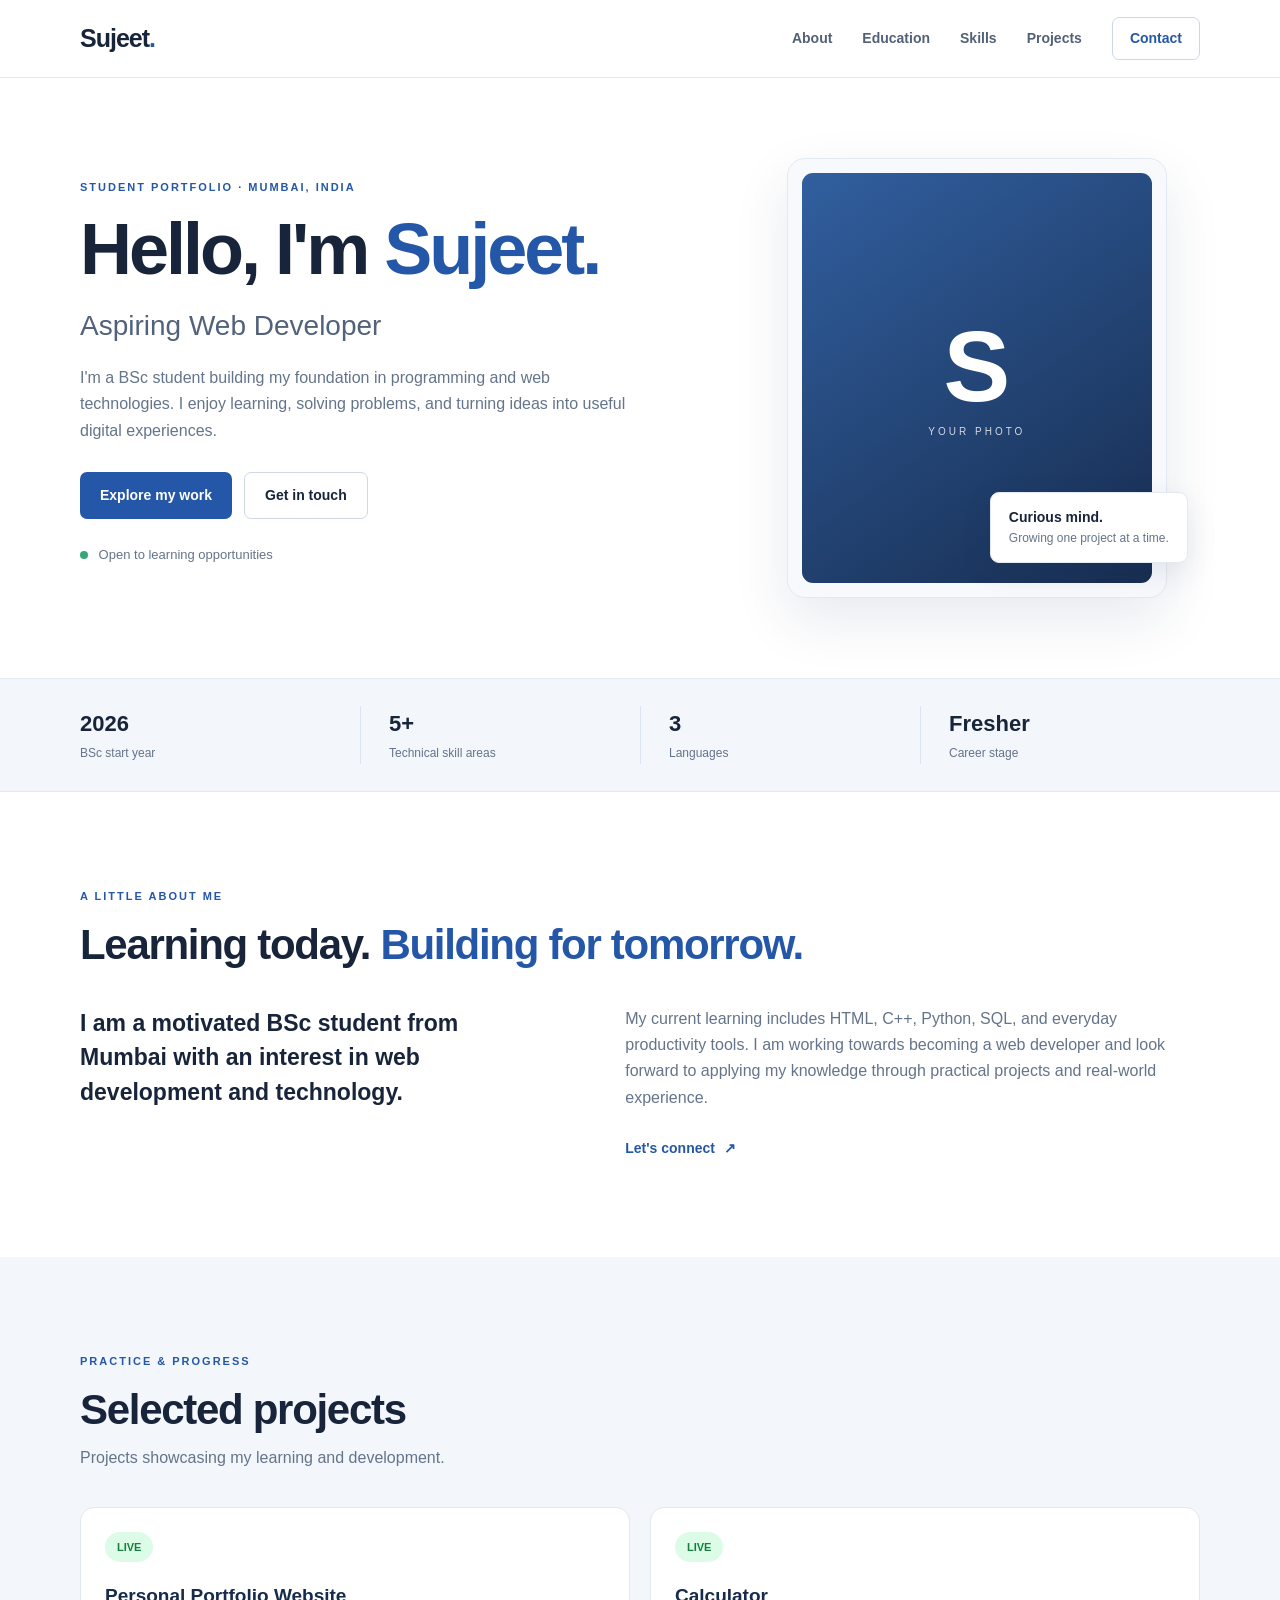
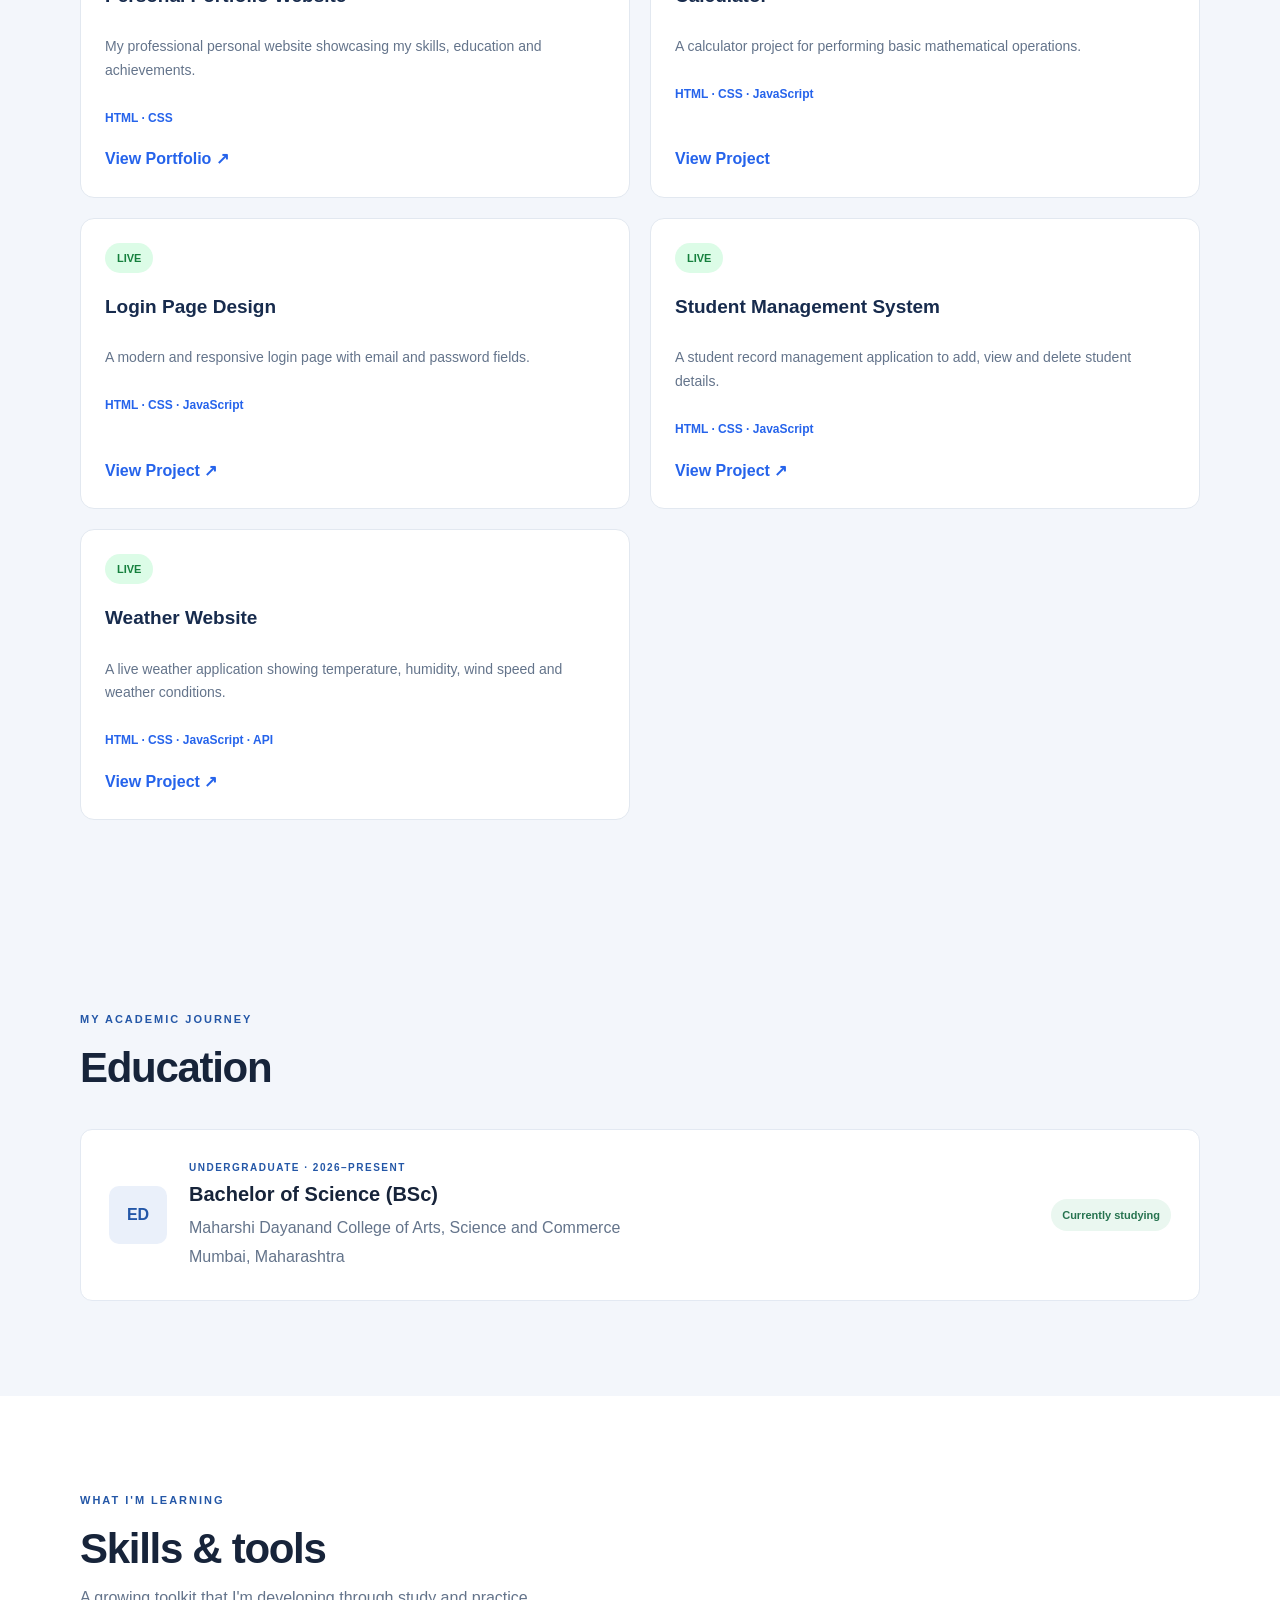
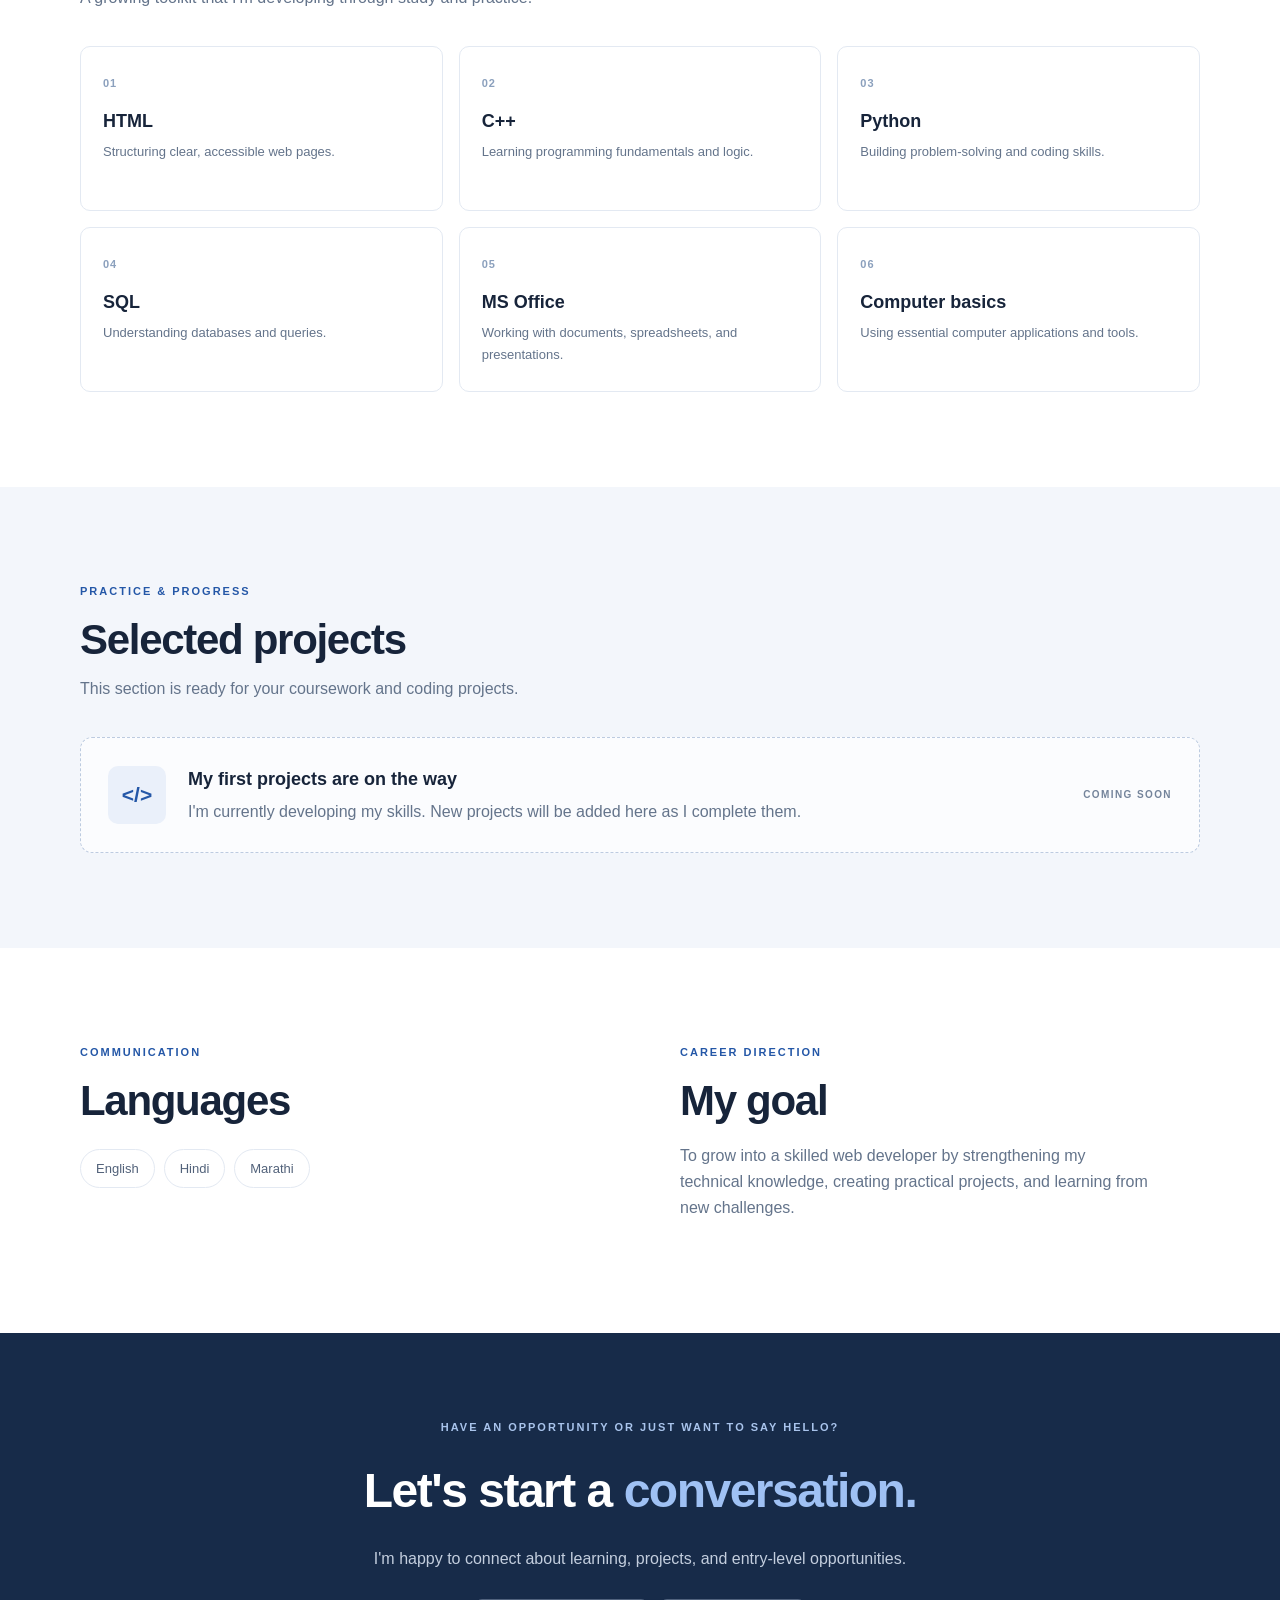
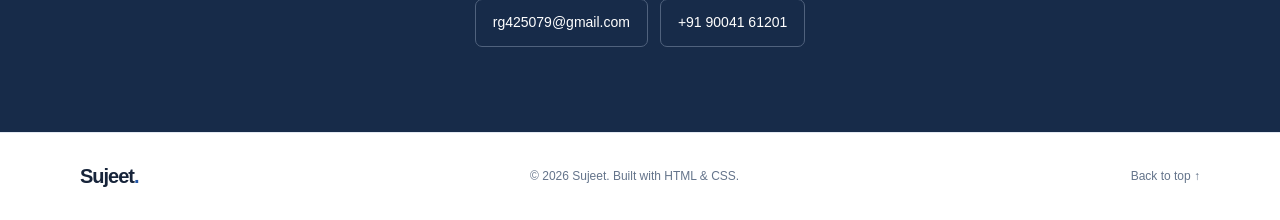
==== index.html @ c2824223 "Update index.html" ====
<!DOCTYPE html>
<html lang="en">
<head>
  <meta charset="UTF-8">
  <meta name="viewport" content="width=device-width, initial-scale=1.0">
  <meta name="description" content="Sujeet's student portfolio — aspiring web developer from Mumbai, India.">
  <title>Sujeet | Student Portfolio</title>
  <link rel="stylesheet" href="style.css">
</head>
<body>
  <header class="site-header">
    <nav class="nav container" aria-label="Main navigation">
      <a class="brand" href="#home">Sujeet<span>.</span></a>
      <div class="nav-links">
        <a href="#about">About</a>
        <a href="#education">Education</a>
        <a href="#skills">Skills</a>
        <a href="#projects">Projects</a>
        <a class="nav-contact" href="#contact">Contact</a>
      </div>
    </nav>
  </header>

  <main>
    <section class="hero container" id="home">
      <div class="hero-copy">
        <p class="eyebrow">STUDENT PORTFOLIO · MUMBAI, INDIA</p>
        <h1>Hello, I'm <span>Sujeet.</span></h1>
        <h2>Aspiring Web Developer</h2>
        <p class="intro">I'm a BSc student building my foundation in programming and web technologies. I enjoy learning, solving problems, and turning ideas into useful digital experiences.</p>
        <div class="hero-actions">
          <a class="button primary" href="#projects">Explore my work</a>
          <a class="button secondary" href="#contact">Get in touch</a>
        </div>
        <p class="availability"><span class="status-dot"></span> Open to learning opportunities</p>
      </div>
      <div class="portrait-wrap">
        <!-- Add your photo in this folder as profile.jpg to show it here. -->
        <img class="portrait" src="profile.jpg" alt="Portrait of Sujeet"
             onerror="this.style.display='none'; this.nextElementSibling.style.display='grid';">
        <div class="portrait-placeholder" aria-label="Photo placeholder"><span>S</span><small>YOUR PHOTO</small></div>
        <div class="portrait-caption"><strong>Curious mind.</strong><br>Growing one project at a time.</div>
      </div>
    </section>

    <section class="quick-facts">
      <div class="container facts-grid">
        <div><strong>2026</strong><span>BSc start year</span></div>
        <div><strong>5+</strong><span>Technical skill areas</span></div>
        <div><strong>3</strong><span>Languages</span></div>
        <div><strong>Fresher</strong><span>Career stage</span></div>
      </div>
    </section>

    <section class="section container" id="about">
      <div class="section-heading">
        <p class="eyebrow">A LITTLE ABOUT ME</p>
        <h2>Learning today. <span>Building for tomorrow.</span></h2>
      </div>
      <div class="about-grid">
        <p class="about-lead">I am a motivated BSc student from Mumbai with an interest in web development and technology.</p>
        <div class="about-detail">
          <p>My current learning includes HTML, C++, Python, SQL, and everyday productivity tools. I am working towards becoming a web developer and look forward to applying my knowledge through practical projects and real-world experience.</p>
          <a class="text-link" href="#contact">Let's connect <span>↗</span></a>
        </div>
      </div>
    </section>
    <section class="section section-soft" id="projects">
  <div class="container">

    <div class="section-heading">
      <p class="eyebrow">PRACTICE & PROGRESS</p>
      <h2>Selected projects</h2>
      <p class="section-subtitle">
        Projects showcasing my learning and development.
      </p>
    </div>
<div class="projects-grid">

  <article class="project-card">
    <span class="project-status live">LIVE</span>
    <h3>Personal Portfolio Website</h3>
    <p>My professional personal website showcasing my skills, education and achievements.</p>
    <div class="project-tags">HTML · CSS</div>
    <a href="https://rg425079-netizen.github.io/Portfolio-/" target="_blank">View Portfolio ↗</a>
  </article>
<article class="project-card">
    <span class="project-status live">LIVE</span>
    <h3>Calculator</h3>
    <p>A calculator project for performing basic mathematical operations.</p>
    <div class="project-tags">HTML · CSS · JavaScript</div>
    <a href="calculator/" target="_blank">View Project</a>
</article>
   


<article class="project-card">
  <span class="project-status live">LIVE</span>
  <h3>Login Page Design</h3>
  <p>A modern and responsive login page with email and password fields.</p>
  <div class="project-tags">HTML · CSS · JavaScript</div>
  <a href="login/" target="_blank">View Project ↗</a>
</article>


  <article class="project-card">
  <span class="project-status live">LIVE</span>
  <h3>Student Management System</h3>
  <p>A student record management application to add, view and delete student details.</p>
  <div class="project-tags">HTML · CSS · JavaScript</div>
  <a href="student-management/" target="_blank">View Project ↗</a>
</article>

  <article class="project-card">
  <span class="project-status live">LIVE</span>
  <h3>Weather Website</h3>
  <p>A live weather application showing temperature, humidity, wind speed and weather conditions.</p>
  <div class="project-tags">HTML · CSS · JavaScript · API</div>
  <a href="weather/" target="_blank">View Project ↗</a>
</article>

</div>
  </div>
    </section>
    <section class="section section-soft" id="education">
      <div class="container">
        <div class="section-heading">
          <p class="eyebrow">MY ACADEMIC JOURNEY</p>
          <h2>Education</h2>
        </div>
        <article class="education-card">
          <div class="education-icon">ED</div>
          <div>
            <p class="card-kicker">UNDERGRADUATE · 2026–PRESENT</p>
            <h3>Bachelor of Science (BSc)</h3>
            <p class="muted">Maharshi Dayanand College of Arts, Science and Commerce</p>
            <p class="muted">Mumbai, Maharashtra</p>
          </div>
          <span class="education-tag">Currently studying</span>
        </article>
      </div>
    </section>

    <section class="section container" id="skills">
      <div class="section-heading">
        <p class="eyebrow">WHAT I'M LEARNING</p>
        <h2>Skills &amp; tools</h2>
        <p class="section-subtitle">A growing toolkit that I'm developing through study and practice.</p>
      </div>
      <div class="skills-grid">
        <article class="skill-card"><span class="skill-number">01</span><h3>HTML</h3><p>Structuring clear, accessible web pages.</p></article>
        <article class="skill-card"><span class="skill-number">02</span><h3>C++</h3><p>Learning programming fundamentals and logic.</p></article>
        <article class="skill-card"><span class="skill-number">03</span><h3>Python</h3><p>Building problem-solving and coding skills.</p></article>
        <article class="skill-card"><span class="skill-number">04</span><h3>SQL</h3><p>Understanding databases and queries.</p></article>
        <article class="skill-card"><span class="skill-number">05</span><h3>MS Office</h3><p>Working with documents, spreadsheets, and presentations.</p></article>
        <article class="skill-card"><span class="skill-number">06</span><h3>Computer basics</h3><p>Using essential computer applications and tools.</p></article>
      </div>
    </section>

    <section class="section section-soft" id="projects">
      <div class="container">
        <div class="section-heading">
          <p class="eyebrow">PRACTICE &amp; PROGRESS</p>
          <h2>Selected projects</h2>
          <p class="section-subtitle">This section is ready for your coursework and coding projects.</p>
        </div>
        <div class="project-empty">
          <div class="project-symbol">&lt;/&gt;</div>
          <div><h3>My first projects are on the way</h3><p class="muted">I'm currently developing my skills. New projects will be added here as I complete them.</p></div>
          <span class="coming-soon">COMING SOON</span>
        </div>
      </div>
    </section>

    <section class="section container" id="more">
      <div class="two-column">
        <div>
          <p class="eyebrow">COMMUNICATION</p>
          <h2>Languages</h2>
          <div class="language-list"><span>English</span><span>Hindi</span><span>Marathi</span></div>
        </div>
        <div>
          <p class="eyebrow">CAREER DIRECTION</p>
          <h2>My goal</h2>
          <p class="muted">To grow into a skilled web developer by strengthening my technical knowledge, creating practical projects, and learning from new challenges.</p>
        </div>
      </div>
    </section>

    <section class="contact-section" id="contact">
      <div class="container contact-content">
        <p class="eyebrow">HAVE AN OPPORTUNITY OR JUST WANT TO SAY HELLO?</p>
        <h2>Let's start a <span>conversation.</span></h2>
        <p>I'm happy to connect about learning, projects, and entry-level opportunities.</p>
        <div class="contact-links">
          <a href="mailto:rg425079@gmail.com">rg425079@gmail.com</a>
          <a href="tel:+919004161201">+91 90041 61201</a>
        </div>
      </div>
    </section>
  </main>

  <footer class="footer">
    <div class="container footer-inner"><a class="brand" href="#home">Sujeet<span>.</span></a><p>© 2026 Sujeet. Built with HTML &amp; CSS.</p><a href="#home">Back to top ↑</a></div>
  </footer>
</body>
</html>
---- style.css ----
/* Sujeet's student portfolio — edit the colors and spacing here. */
:root {
  --ink: #17243a;
  --muted: #64748b;
  --blue: #2457a7;
  --blue-dark: #173d79;
  --pale: #f3f6fb;
  --line: #e3e9f2;
  --white: #ffffff;
}
* { box-sizing: border-box; }
html { scroll-behavior: smooth; }
body { margin: 0; color: var(--ink); background: var(--white); font-family: Arial, Helvetica, sans-serif; line-height: 1.65; }
a { color: inherit; text-decoration: none; }
.container { width: min(1120px, calc(100% - 48px)); margin: 0 auto; }
.site-header { height: 78px; border-bottom: 1px solid var(--line); background: rgba(255,255,255,.96); }
.nav { height: 100%; display: flex; align-items: center; justify-content: space-between; }
.brand { font-size: 25px; font-weight: 800; letter-spacing: -1px; }
.brand span, .hero h1 span, .section-heading h2 span, .contact-content h2 span { color: var(--blue); }
.nav-links { display: flex; align-items: center; gap: 30px; color: #536176; font-size: 14px; font-weight: 600; }
.nav-links a:hover, .footer a:hover { color: var(--blue); }
.nav-links .nav-contact { color: var(--blue); border: 1px solid #cbd8eb; padding: 9px 17px; border-radius: 7px; }
.hero { min-height: 600px; display: grid; grid-template-columns: 1.15fr .85fr; align-items: center; gap: 70px; padding-top: 65px; padding-bottom: 65px; }
.eyebrow { margin: 0 0 15px; color: var(--blue); font-size: 11px; font-weight: 800; letter-spacing: 2px; }
.hero h1 { margin: 0; font-size: clamp(45px, 6vw, 72px); line-height: 1.08; letter-spacing: -3px; }
.hero h2 { margin: 14px 0 16px; color: #52627a; font-size: clamp(21px, 2.4vw, 28px); font-weight: 500; }
.intro { max-width: 560px; color: var(--muted); font-size: 16px; }
.hero-actions { display: flex; flex-wrap: wrap; gap: 12px; margin-top: 28px; }
.button { display: inline-flex; justify-content: center; align-items: center; min-height: 47px; padding: 0 20px; border-radius: 7px; font-size: 14px; font-weight: 700; transition: transform .2s, background .2s; }
.button:hover { transform: translateY(-2px); }
.primary { color: white; background: var(--blue); }
.primary:hover { background: var(--blue-dark); }
.secondary { color: var(--ink); border: 1px solid #cfd8e5; }
.availability { margin-top: 25px; color: var(--muted); font-size: 13px; }
.status-dot { display: inline-block; width: 8px; height: 8px; margin-right: 7px; border-radius: 50%; background: #35a879; }
.portrait-wrap { position: relative; width: min(100%, 380px); justify-self: center; padding: 14px; border: 1px solid var(--line); border-radius: 18px; background: #f7f9fc; box-shadow: 0 22px 55px rgba(28,53,91,.10); }
.portrait { display: block; width: 100%; height: 410px; object-fit: cover; border-radius: 11px; }
.portrait-placeholder { display: none; width: 100%; height: 410px; place-content: center; justify-items: center; gap: 8px; border-radius: 11px; color: #fff; background: linear-gradient(145deg, #315f9f, #172d50); }
.portrait-placeholder span { font-size: 100px; font-weight: 800; line-height: 1; }
.portrait-placeholder small { font-size: 10px; letter-spacing: 3px; opacity: .8; }
.portrait-caption { position: absolute; right: -22px; bottom: 34px; padding: 13px 18px; border: 1px solid var(--line); border-radius: 9px; background: white; box-shadow: 0 10px 30px rgba(28,53,91,.10); color: var(--muted); font-size: 12px; }
.portrait-caption strong { color: var(--ink); font-size: 14px; }
.quick-facts { background: var(--pale); border-top: 1px solid var(--line); border-bottom: 1px solid var(--line); }
.facts-grid { display: grid; grid-template-columns: repeat(4, 1fr); padding-top: 27px; padding-bottom: 27px; }
.facts-grid div { display: grid; gap: 2px; padding-left: 28px; border-left: 1px solid #dce4ef; }
.facts-grid div:first-child { padding-left: 0; border-left: 0; }
.facts-grid strong { font-size: 22px; }
.facts-grid span { color: var(--muted); font-size: 12px; }
.section { padding-top: 95px; padding-bottom: 95px; }
.section-heading { margin-bottom: 35px; }
.section-heading h2, .two-column h2 { margin: 0; font-size: clamp(30px, 4vw, 42px); line-height: 1.2; letter-spacing: -1.3px; }
.section-subtitle { margin: 10px 0 0; color: var(--muted); }
.about-grid { display: grid; grid-template-columns: .9fr 1.1fr; gap: 75px; }
.about-lead { margin: 0; font-size: 23px; line-height: 1.5; font-weight: 600; }
.about-detail p, .muted { color: var(--muted); }
.about-detail p { margin-top: 0; }
.text-link { display: inline-block; margin-top: 10px; color: var(--blue); font-size: 14px; font-weight: 700; }
.text-link span { margin-left: 5px; }
.section-soft { background: var(--pale); }
.education-card { display: flex; align-items: center; gap: 22px; padding: 28px; border: 1px solid var(--line); border-radius: 12px; background: white; }
.education-icon { display: grid; flex: 0 0 58px; height: 58px; place-items: center; border-radius: 10px; color: var(--blue); background: #eaf0fa; font-size: 16px; font-weight: 800; }
.card-kicker { margin: 0 0 4px; color: var(--blue); font-size: 10px; font-weight: 800; letter-spacing: 1.5px; }
.education-card h3 { margin: 0 0 4px; font-size: 20px; }
.education-card p { margin: 2px 0; }
.education-tag { margin-left: auto; padding: 7px 11px; border-radius: 20px; color: #26734f; background: #eaf7f0; font-size: 11px; font-weight: 700; white-space: nowrap; }
.skills-grid { display: grid; grid-template-columns: repeat(3, 1fr); gap: 16px; }
.skill-card { min-height: 165px; padding: 22px; border: 1px solid var(--line); border-radius: 10px; background: white; transition: transform .2s, box-shadow .2s; }
.skill-card:hover { transform: translateY(-3px); box-shadow: 0 12px 28px rgba(28,53,91,.08); }
.skill-number { color: #8ba0bd; font-size: 11px; font-weight: 800; letter-spacing: 1px; }
.skill-card h3 { margin: 12px 0 4px; font-size: 18px; }
.skill-card p { margin: 0; color: var(--muted); font-size: 13px; }
.project-empty { display: flex; align-items: center; gap: 22px; padding: 27px; border: 1px dashed #bdcbe0; border-radius: 12px; background: rgba(255,255,255,.65); }
.project-symbol { display: grid; flex: 0 0 58px; height: 58px; place-items: center; border-radius: 10px; color: var(--blue); background: #eaf0fa; font-size: 21px; font-weight: 800; }
.project-empty h3 { margin: 0 0 4px; font-size: 18px; }
.project-empty p { margin: 0; }
.coming-soon { margin-left: auto; color: #74849b; font-size: 10px; font-weight: 800; letter-spacing: 1.4px; white-space: nowrap; }
.two-column { display: grid; grid-template-columns: 1fr 1fr; gap: 80px; }
.language-list { display: flex; flex-wrap: wrap; gap: 9px; margin-top: 22px; }
.language-list span { padding: 8px 15px; border: 1px solid var(--line); border-radius: 20px; color: #52627a; font-size: 13px; }
.two-column .muted { max-width: 470px; }
.contact-section { padding: 85px 0; color: white; background: #172b49; text-align: center; }
.contact-content .eyebrow { color: #a9c4ec; }
.contact-content h2 { margin: 0; font-size: clamp(32px, 5vw, 48px); letter-spacing: -1.5px; }
.contact-content h2 span { color: #9fc1f4; }
.contact-content > p:not(.eyebrow) { color: #c3cede; }
.contact-links { display: flex; flex-wrap: wrap; justify-content: center; gap: 12px; margin-top: 27px; }
.contact-links a { padding: 11px 17px; border: 1px solid #50627d; border-radius: 7px; font-size: 14px; }
.contact-links a:hover { background: #243e63; }
.footer { padding: 22px 0; border-top: 1px solid var(--line); }
.footer-inner { display: flex; align-items: center; justify-content: space-between; gap: 15px; }
.footer p, .footer-inner > a:last-child { color: var(--muted); font-size: 12px; }
.footer .brand { color: var(--ink); font-size: 20px; }

@media (max-width: 760px) {
  .container { width: min(100% - 34px, 560px); }
  .site-header { height: auto; }
  .nav { min-height: 72px; align-items: flex-start; flex-direction: column; justify-content: center; gap: 9px; padding-top: 12px; padding-bottom: 12px; }
  .nav-links { width: 100%; gap: 17px; overflow-x: auto; padding-bottom: 3px; font-size: 12px; }
  .nav-links .nav-contact { padding: 5px 10px; }
  .hero { min-height: auto; grid-template-columns: 1fr; gap: 42px; padding-top: 65px; padding-bottom: 65px; }
  .hero h1 { letter-spacing: -2px; }
  .portrait-wrap { width: min(85%, 340px); }
  .portrait, .portrait-placeholder { height: 350px; }
  .portrait-caption { right: -13px; }
  .facts-grid { grid-template-columns: repeat(2, 1fr); gap: 22px 0; }
  .facts-grid div:nth-child(3) { padding-left: 0; border-left: 0; }
  .section { padding-top: 68px; padding-bottom: 68px; }
  .about-grid, .two-column { grid-template-columns: 1fr; gap: 25px; }
  .skills-grid { grid-template-columns: repeat(2, 1fr); }
  .education-card { align-items: flex-start; flex-wrap: wrap; padding: 20px; }
  .education-tag { margin-left: 80px; }
  .project-empty { align-items: flex-start; flex-wrap: wrap; }
  .coming-soon { margin-left: 80px; }
  .footer-inner { flex-wrap: wrap; }
}
@media (max-width: 430px) {
  .skills-grid { grid-template-columns: 1fr; }
  .hero-actions .button { width: 100%; }
  .contact-links { flex-direction: column; }
  .contact-links a { overflow-wrap: anywhere; }
}

/* ===== PROFESSIONAL PROJECT CARDS ===== */

.projects-grid {
  display: grid;
  grid-template-columns: repeat(2, 1fr);
  gap: 20px;
}

.project-card {
  background: #ffffff;
  border: 1px solid #e2e8f0;
  border-radius: 14px;
  padding: 24px;
  display: flex;
  flex-direction: column;
  min-height: 230px;
  transition: 0.3s ease;
}

.project-card:hover {
  transform: translateY(-5px);
  box-shadow: 0 10px 25px rgba(0,0,0,0.08);
}

.project-card h3 {
  color: #172b4d;
  font-size: 19px;
  margin: 18px 0 10px;
}

.project-card p {
  color: #64748b;
  font-size: 14px;
  line-height: 1.7;
}

.project-status {
  display: inline-block;
  width: fit-content;
  padding: 6px 12px;
  border-radius: 20px;
  font-size: 11px;
  font-weight: bold;
}

.project-status.live {
  background: #dcfce7;
  color: #15803d;
}

.project-status.planned {
  background: #fef3c7;
  color: #92400e;
}

.project-tags {
  color: #2563eb;
  font-size: 12px;
  font-weight: bold;
  margin-top: 12px;
}

.project-card a {
  color: #2563eb;
  text-decoration: none;
  font-weight: bold;
  margin-top: auto;
  padding-top: 18px;
}

@media (max-width: 700px) {
  .projects-grid {
    grid-template-columns: 1fr;
  }
}
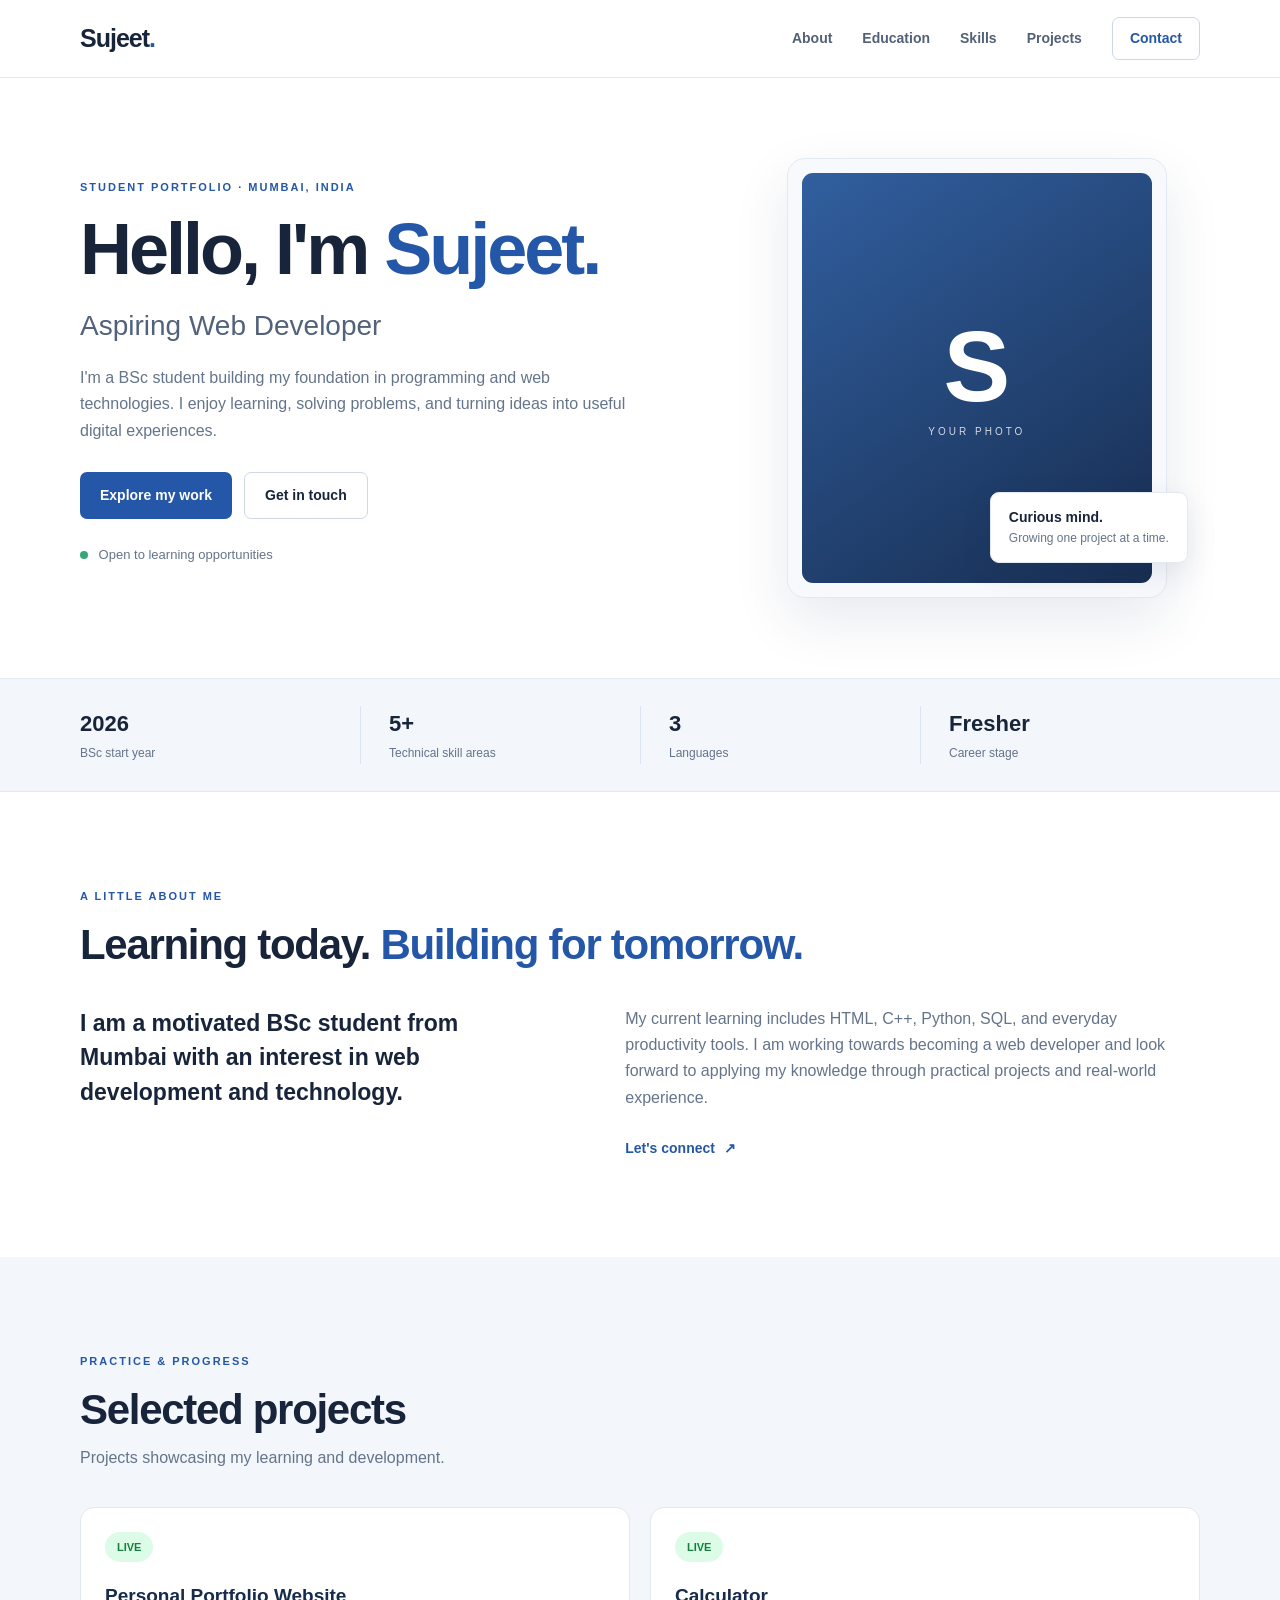
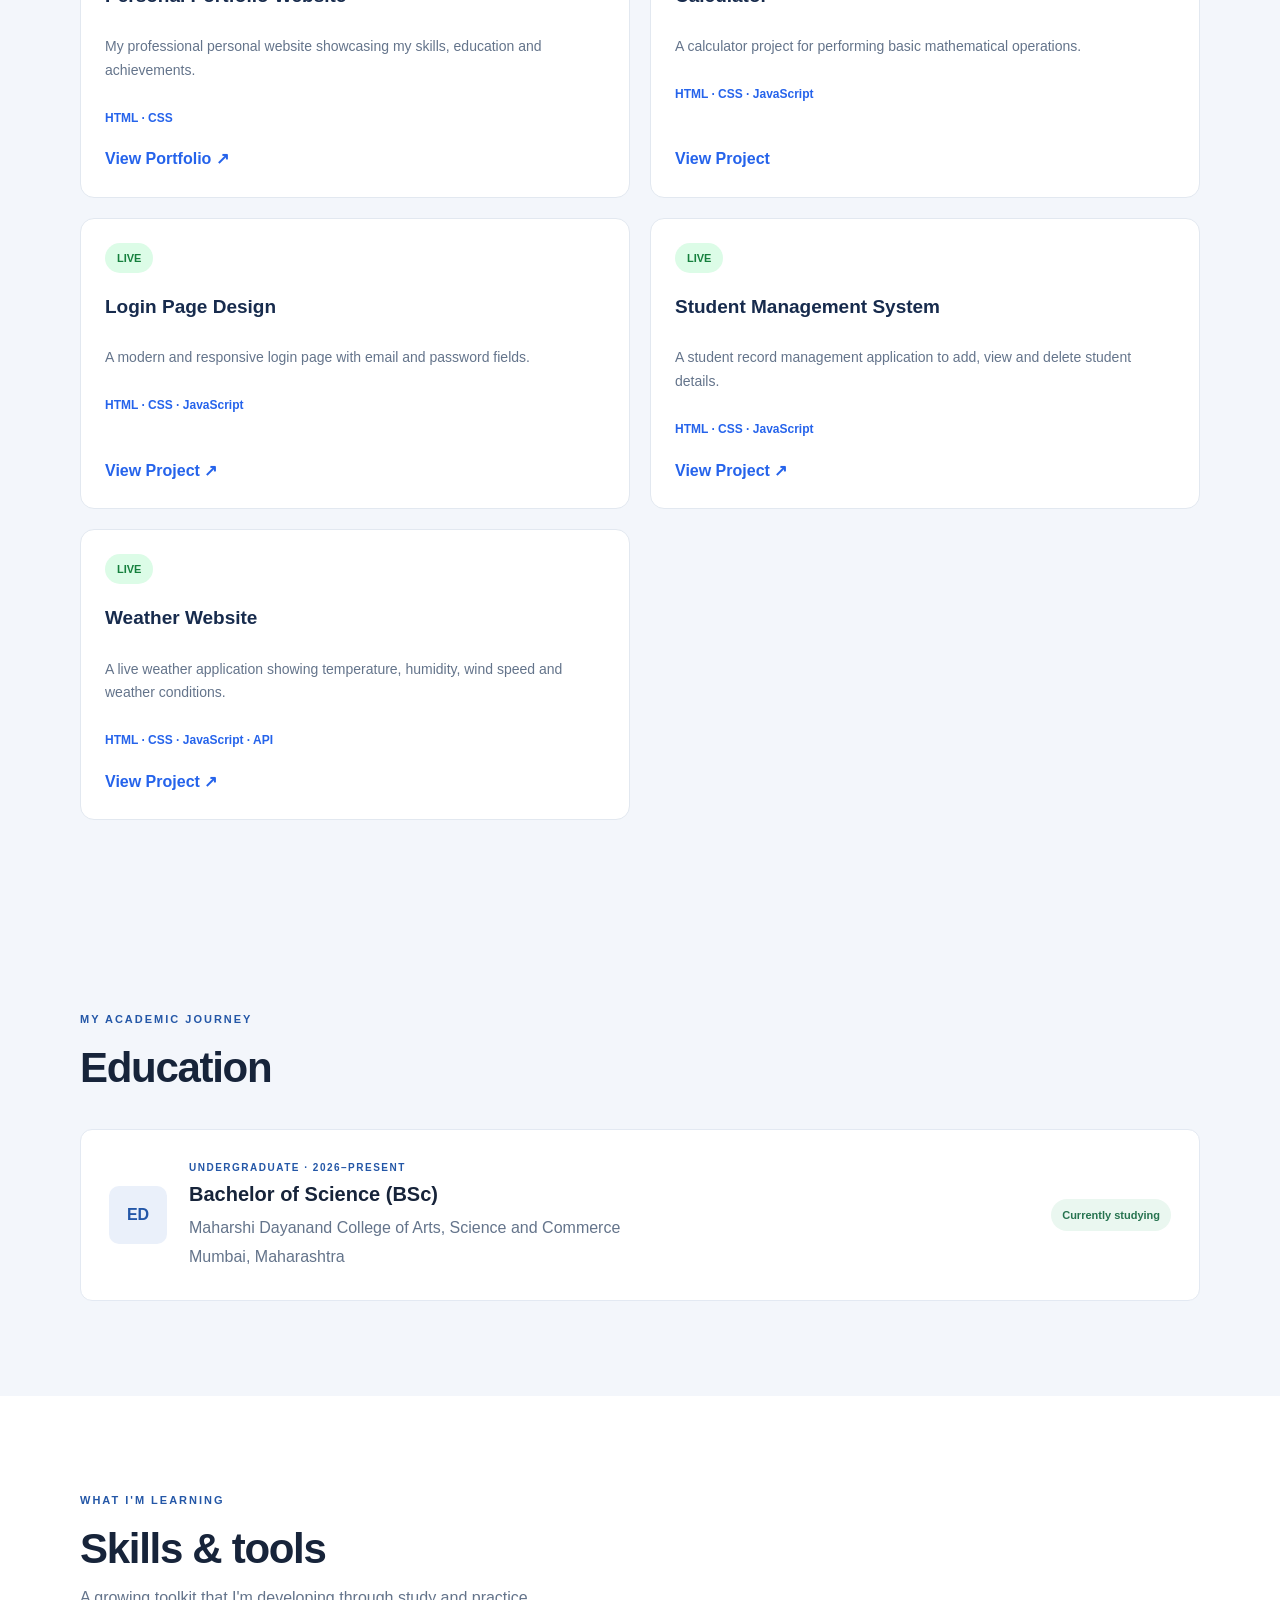
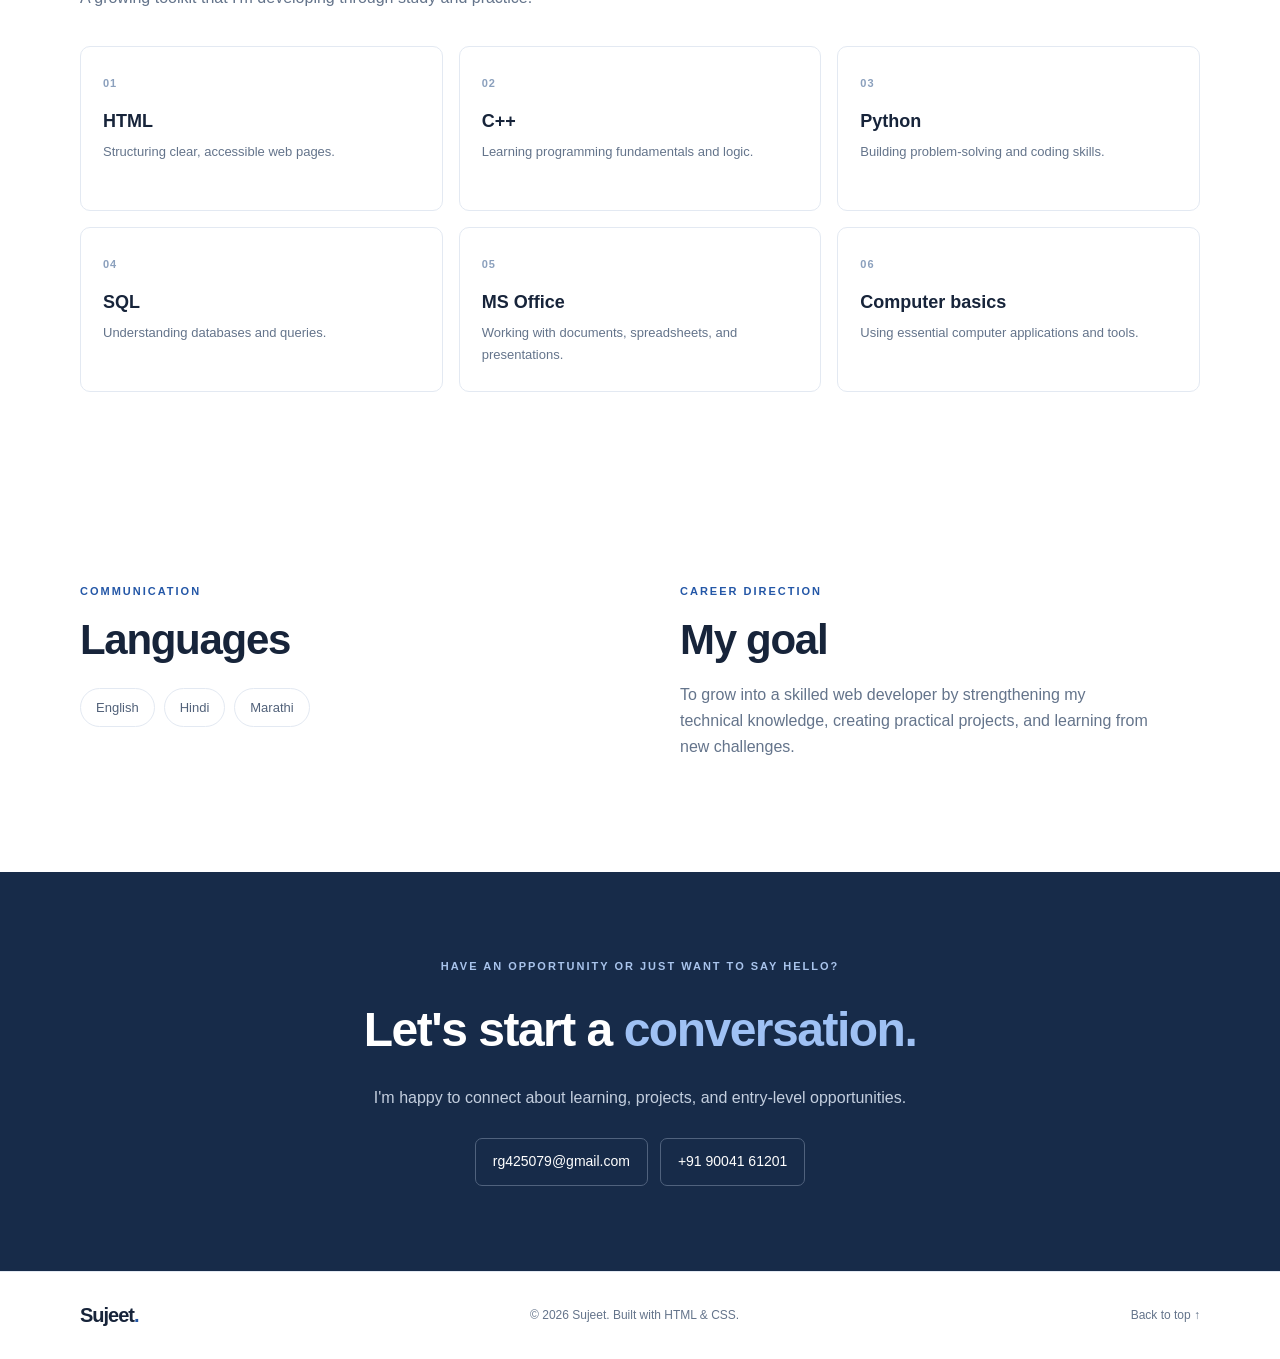
==== commit d566e66f: "Update index.html" ====
--- a/index.html
+++ b/index.html
@@ -157,20 +157,7 @@
       </div>
     </section>
 
-    <section class="section section-soft" id="projects">
-      <div class="container">
-        <div class="section-heading">
-          <p class="eyebrow">PRACTICE &amp; PROGRESS</p>
-          <h2>Selected projects</h2>
-          <p class="section-subtitle">This section is ready for your coursework and coding projects.</p>
-        </div>
-        <div class="project-empty">
-          <div class="project-symbol">&lt;/&gt;</div>
-          <div><h3>My first projects are on the way</h3><p class="muted">I'm currently developing my skills. New projects will be added here as I complete them.</p></div>
-          <span class="coming-soon">COMING SOON</span>
-        </div>
-      </div>
-    </section>
+  
 
     <section class="section container" id="more">
       <div class="two-column">
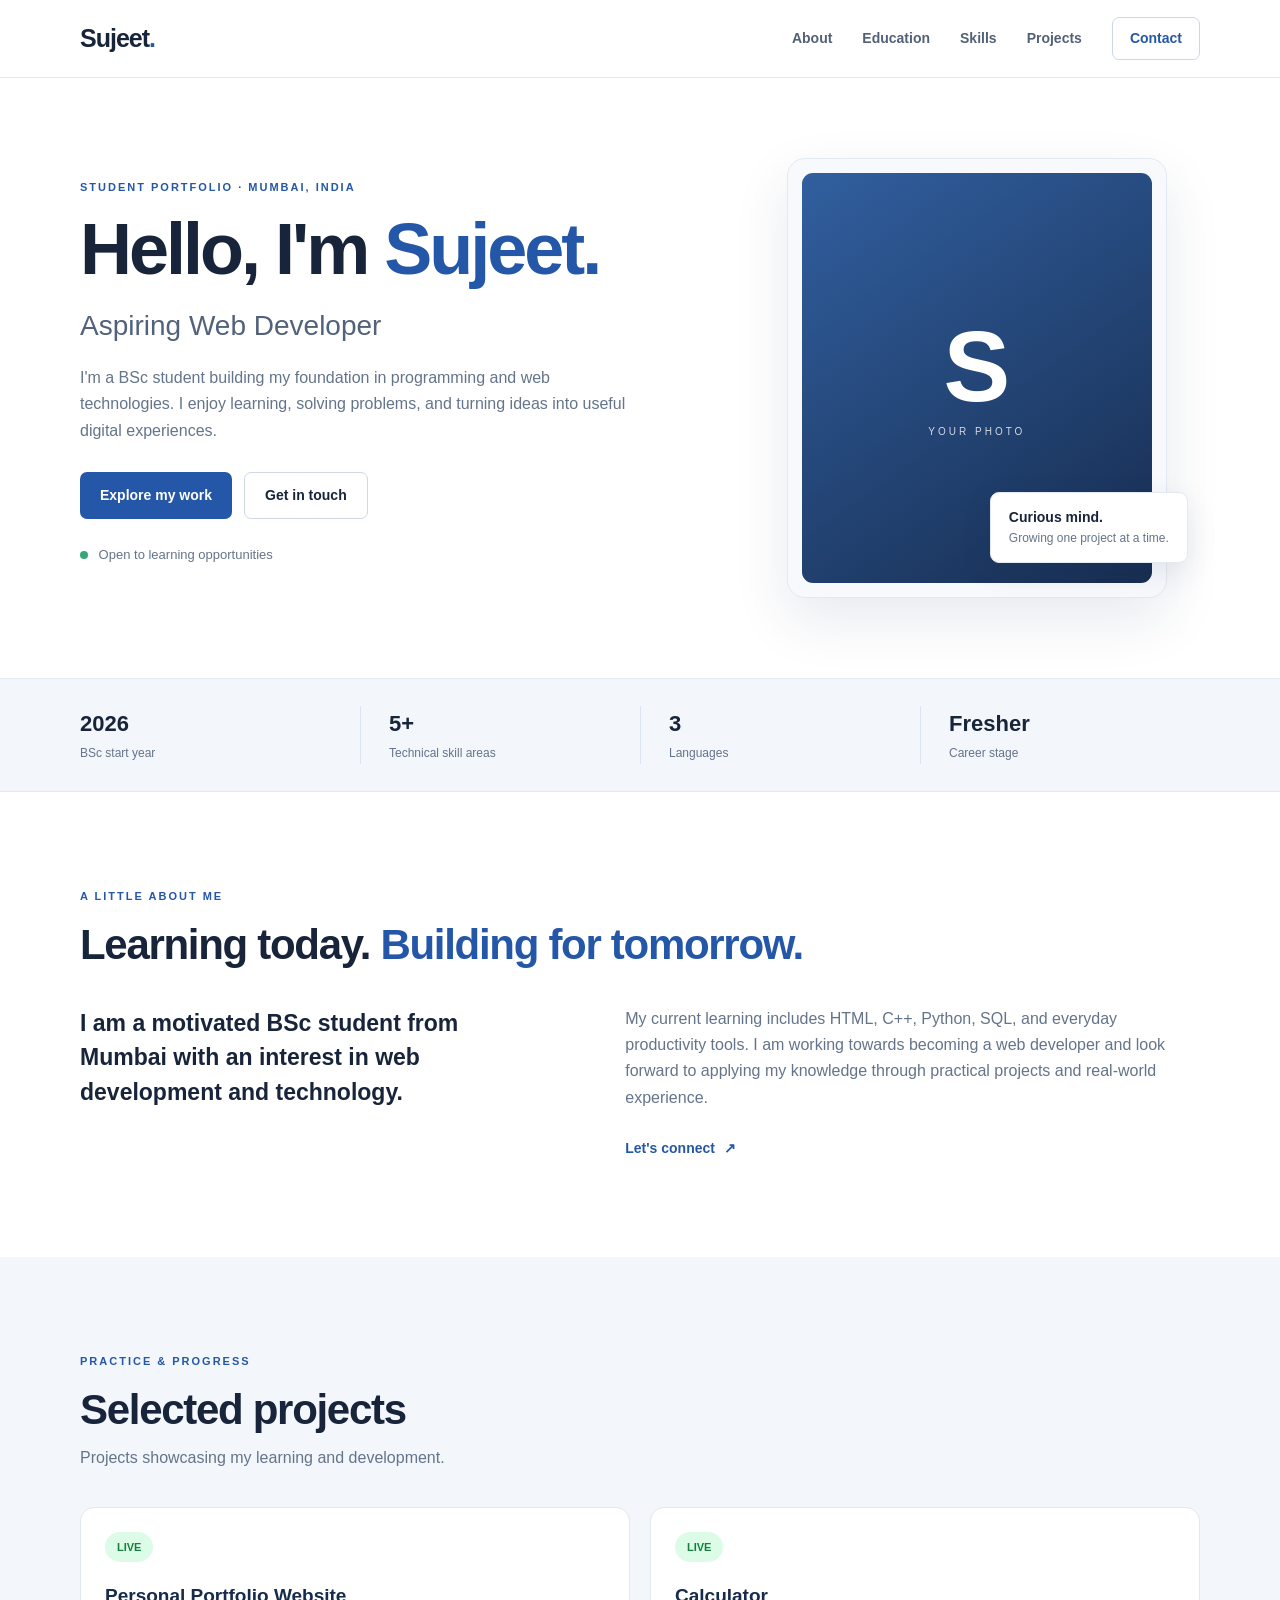
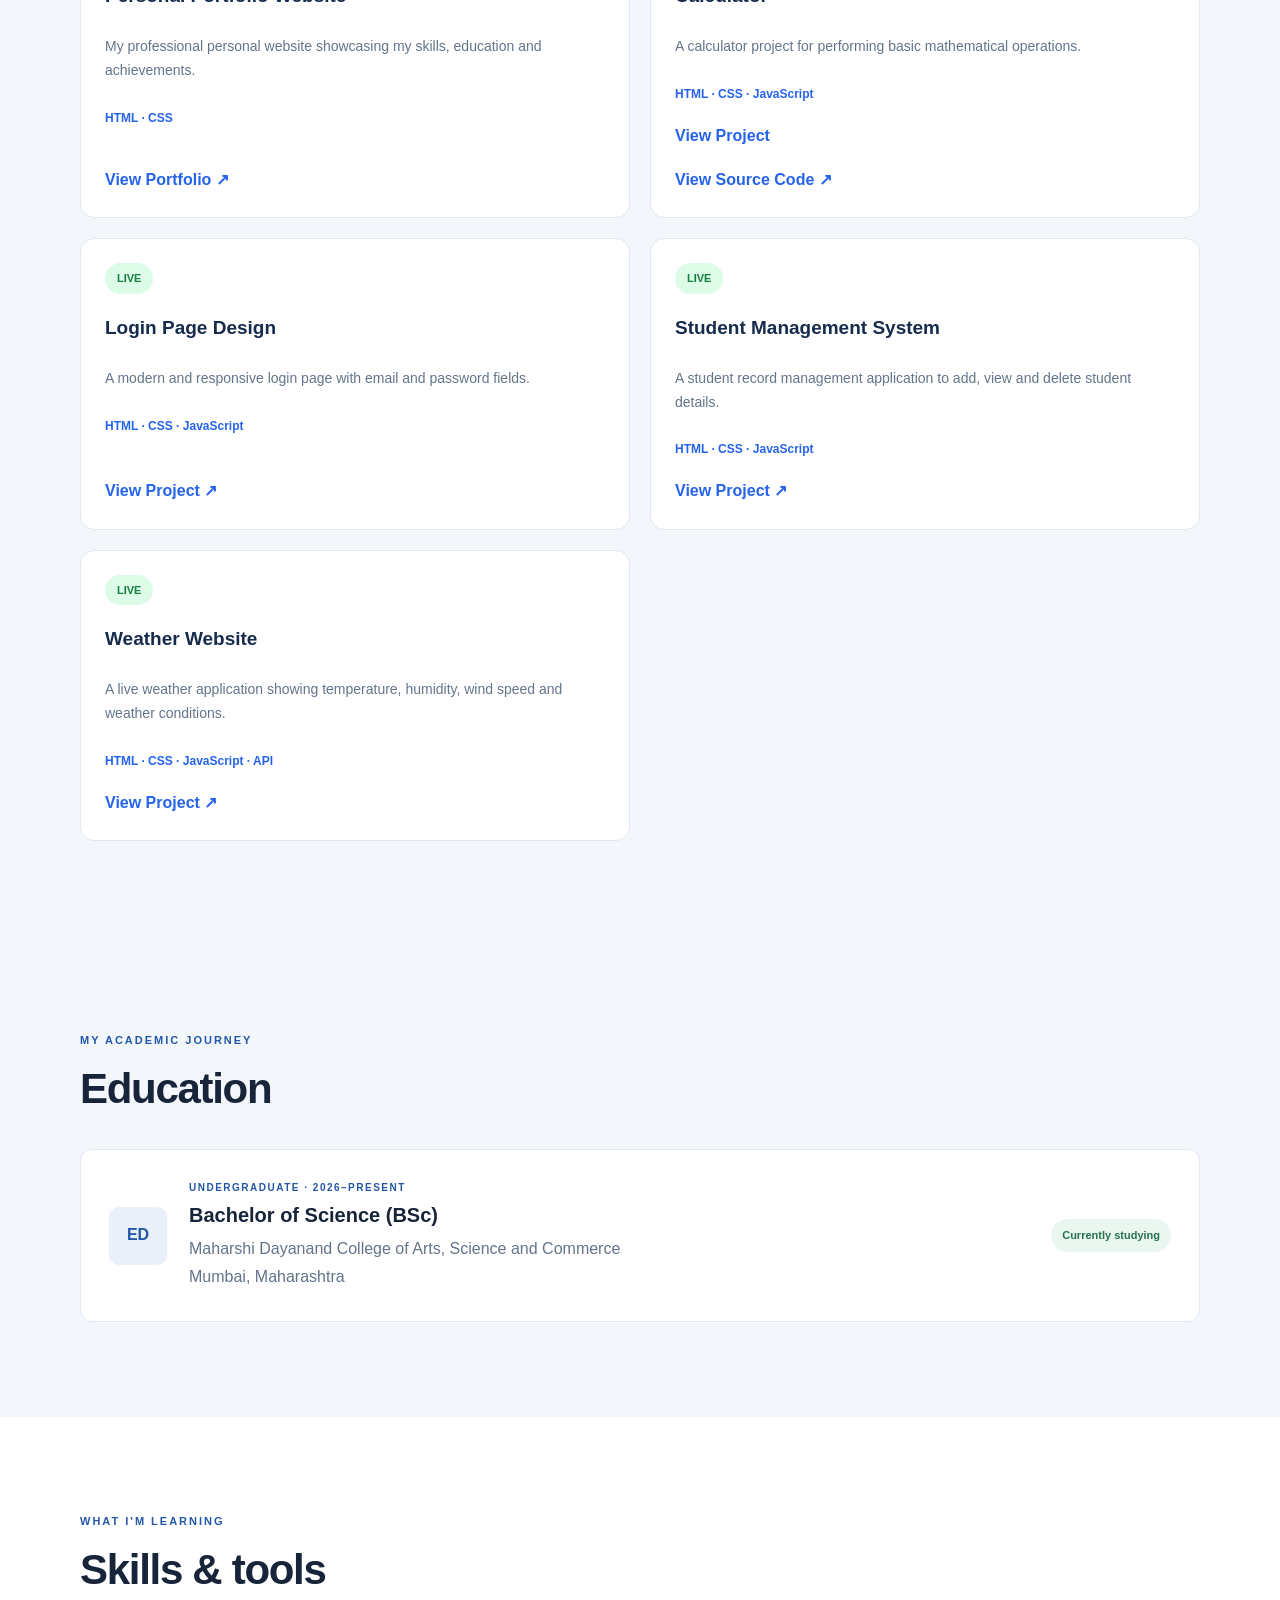
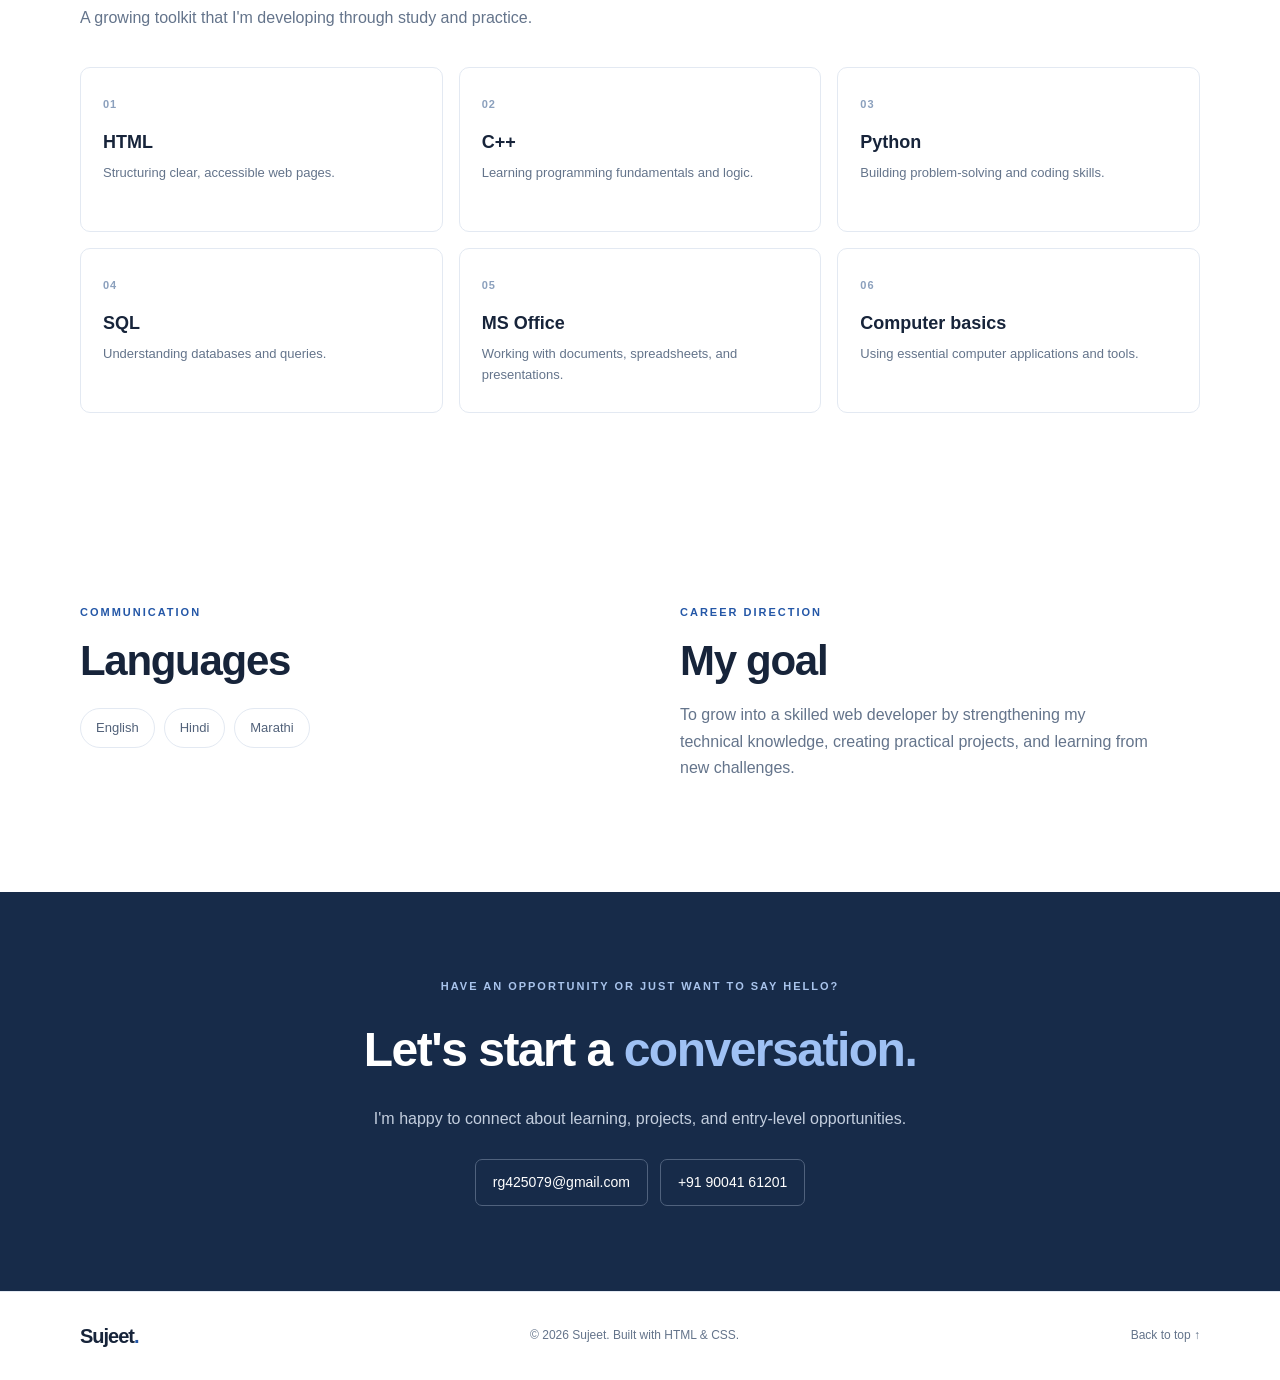
==== commit 02be4f80: "Update index.html" ====
--- a/index.html
+++ b/index.html
@@ -90,6 +90,7 @@
     <p>A calculator project for performing basic mathematical operations.</p>
     <div class="project-tags">HTML · CSS · JavaScript</div>
     <a href="calculator/" target="_blank">View Project</a>
+  <a href="https://github.com/rg425079-netizen/Portfolio-/tree/main/calculator" target="_blank">View Source Code ↗</a>
 </article>
    
 
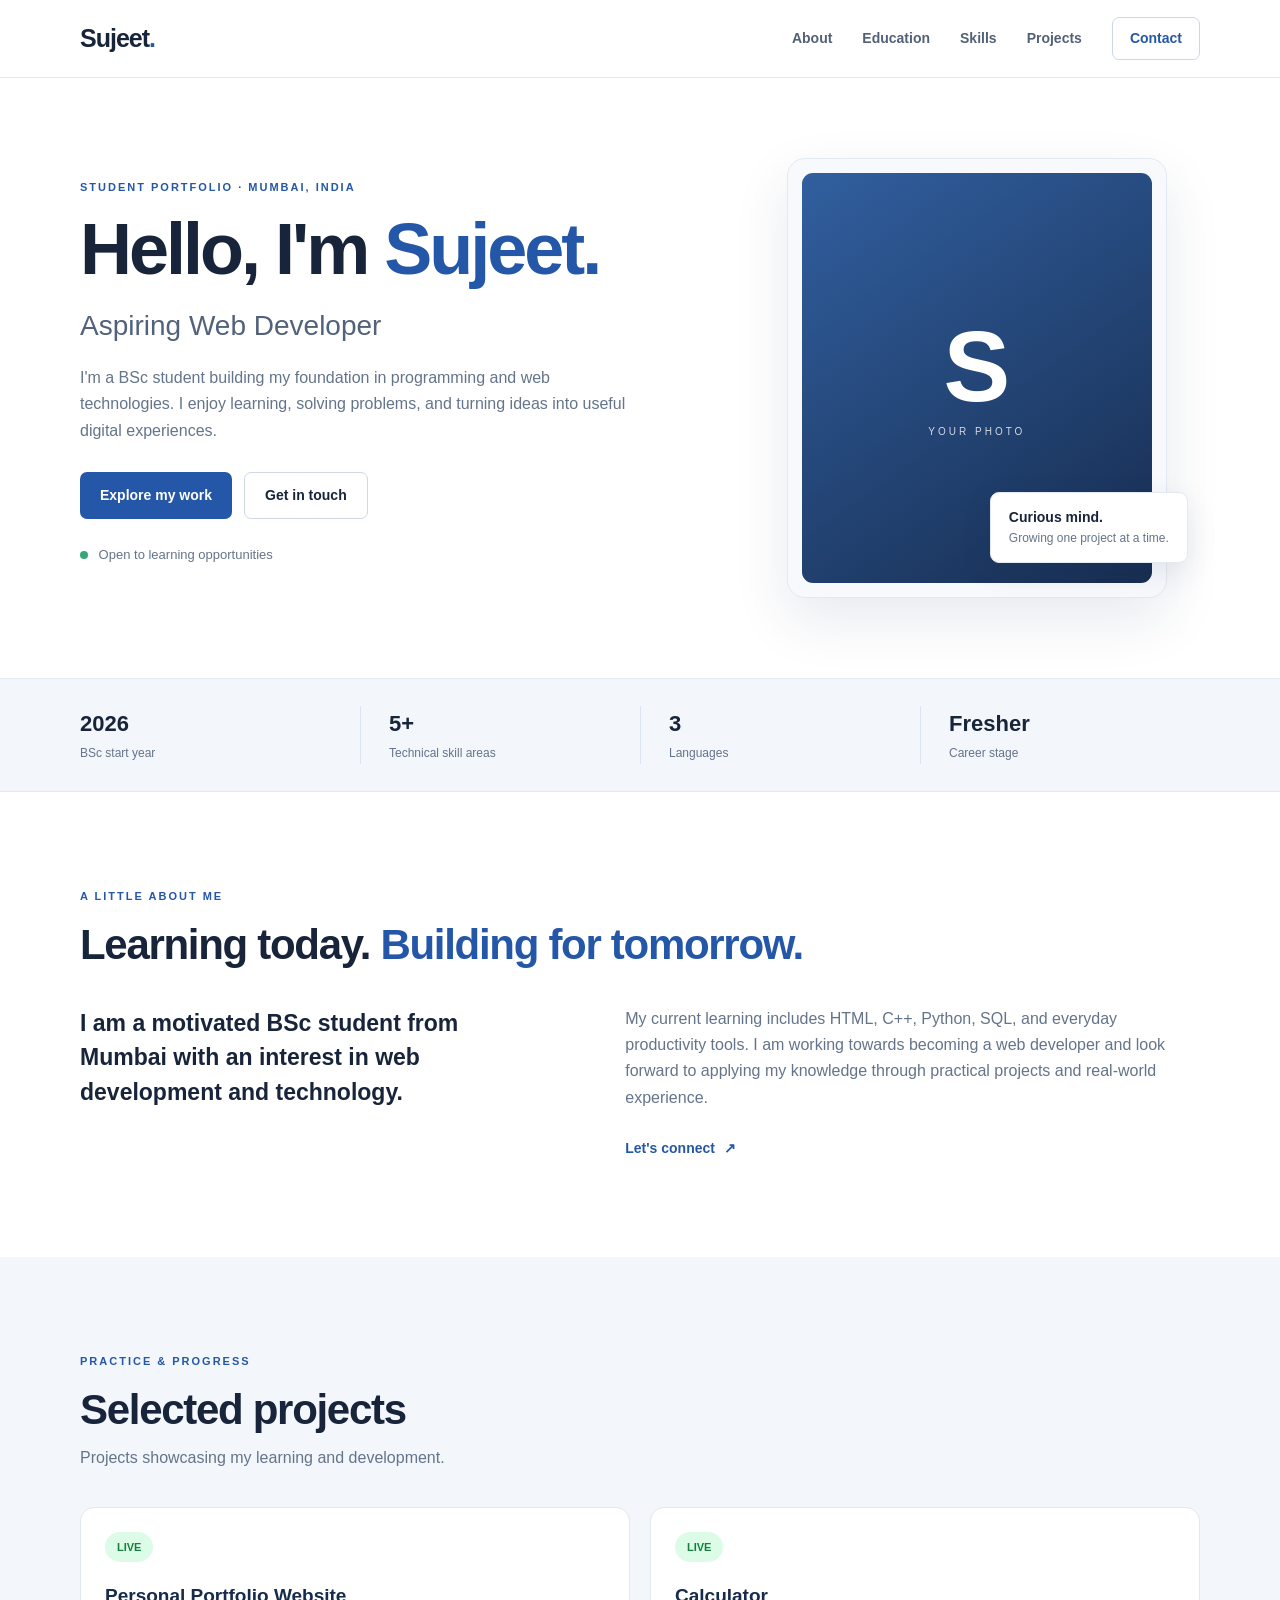
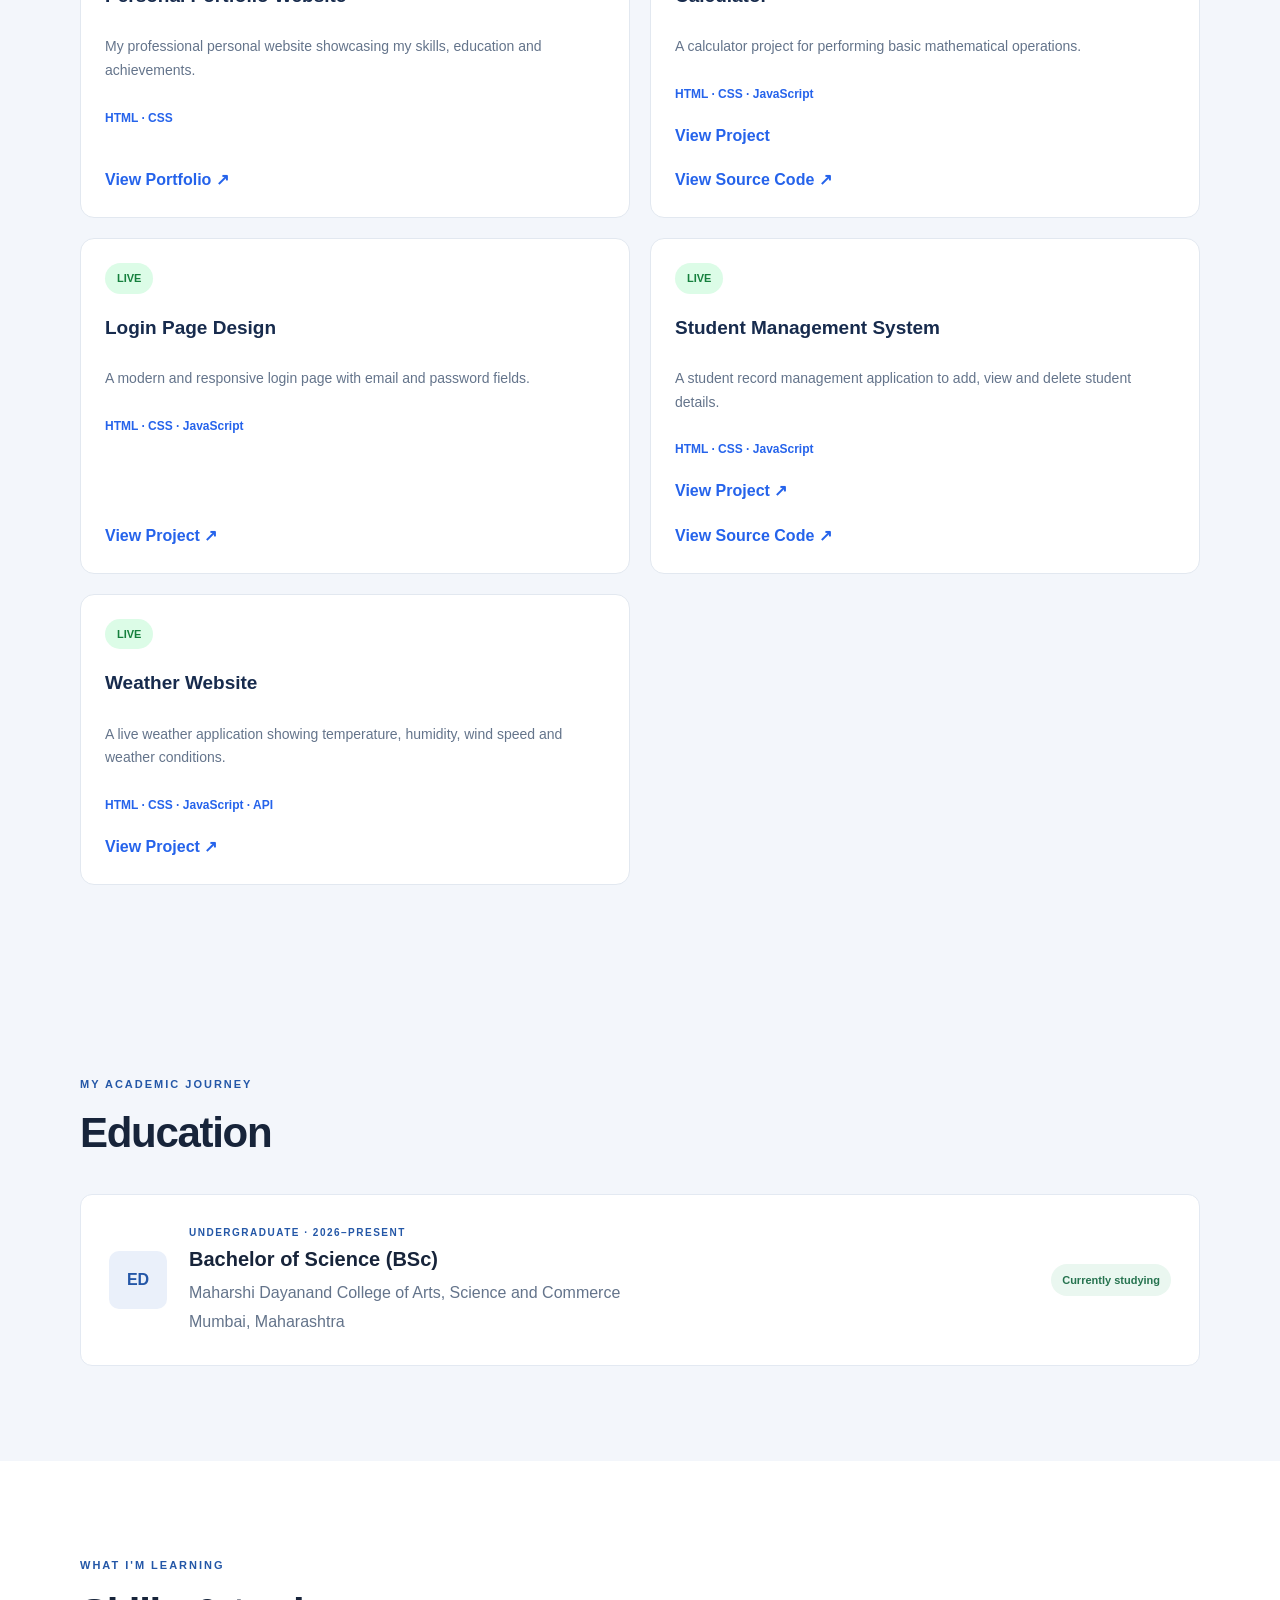
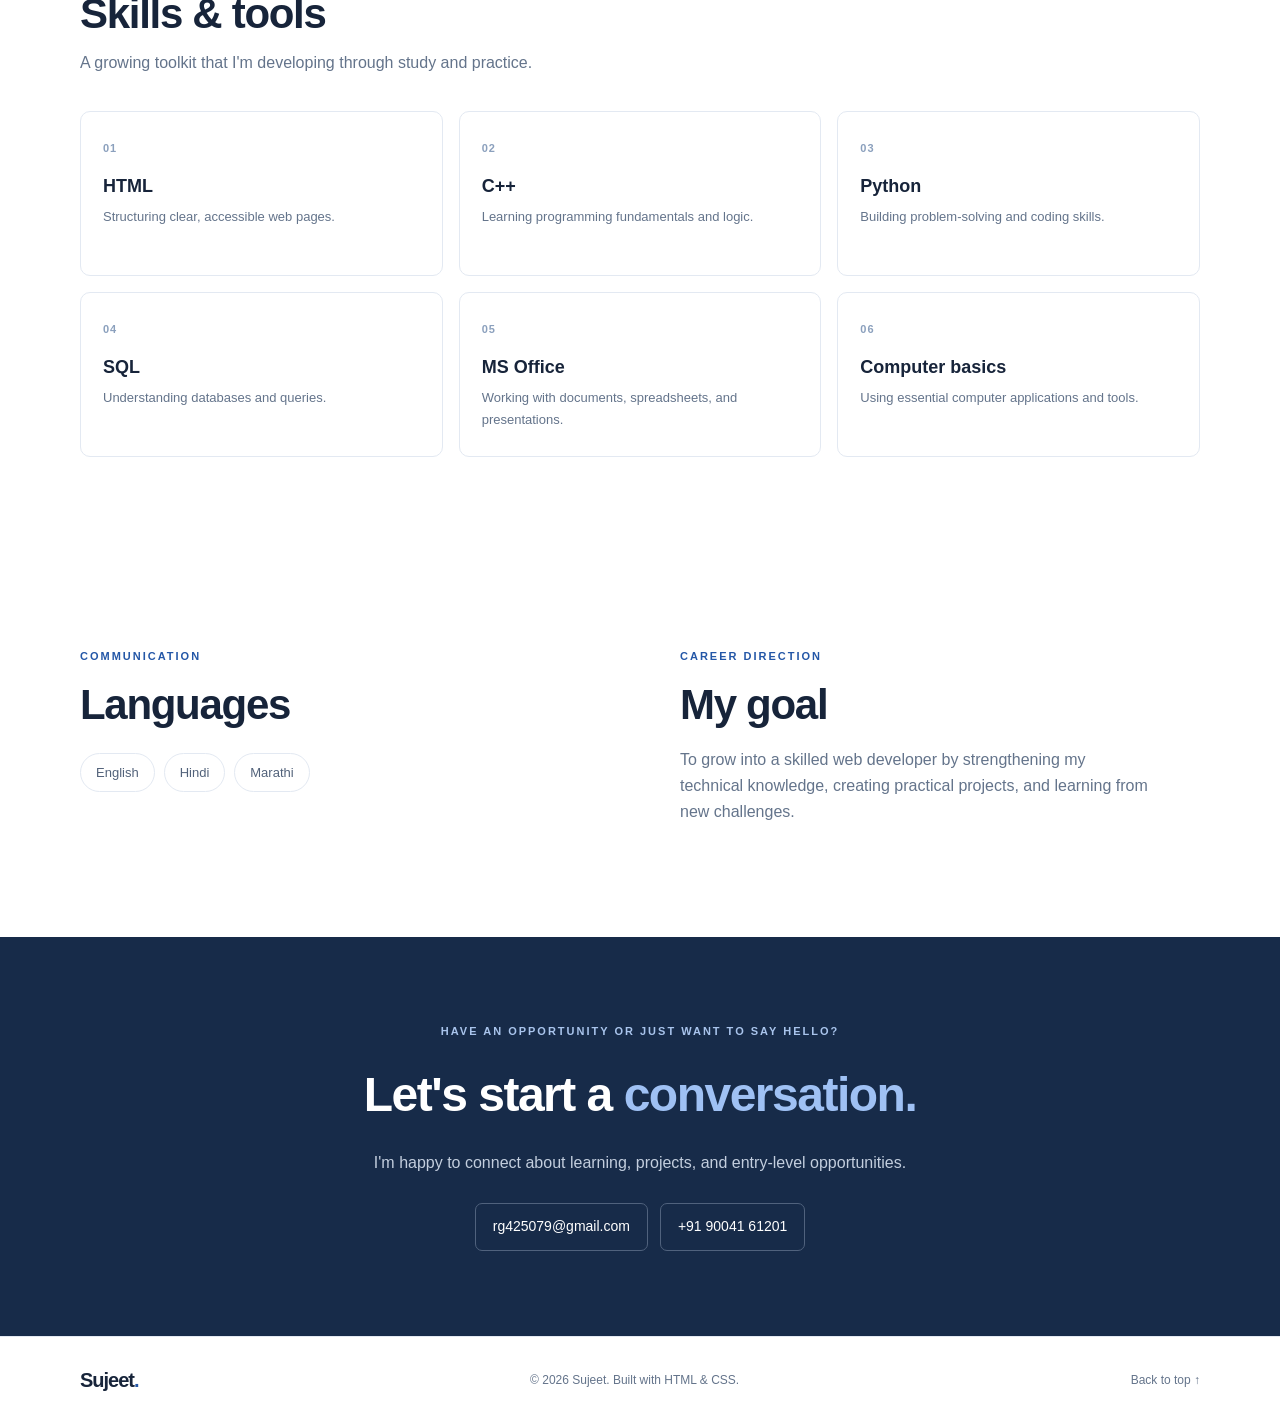
==== commit 8b9243c4: "Update index.html" ====
--- a/index.html
+++ b/index.html
@@ -110,6 +110,7 @@
   <p>A student record management application to add, view and delete student details.</p>
   <div class="project-tags">HTML · CSS · JavaScript</div>
   <a href="student-management/" target="_blank">View Project ↗</a>
+    <a href="https://github.com/rg425079-netizen/Portfolio-/tree/main/student-management" target="_blank">View Source Code ↗</a>
 </article>
 
   <article class="project-card">
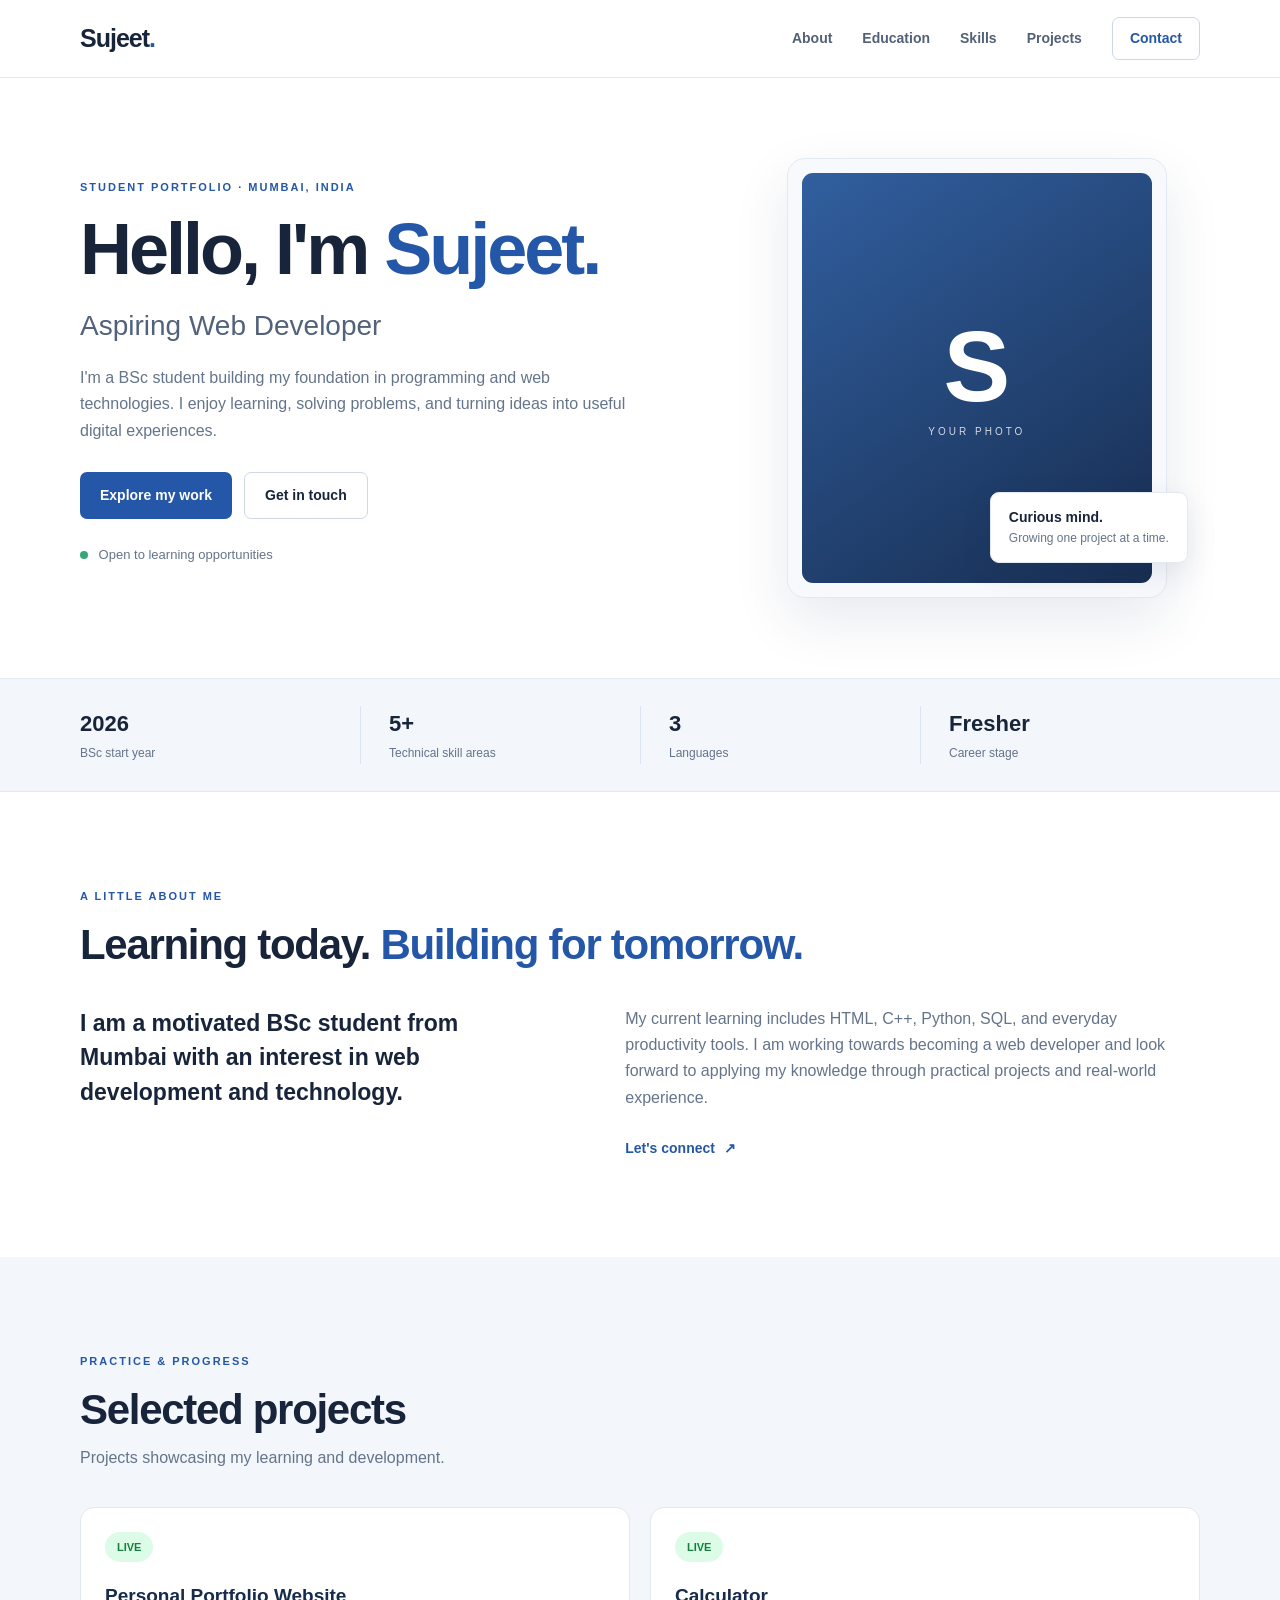
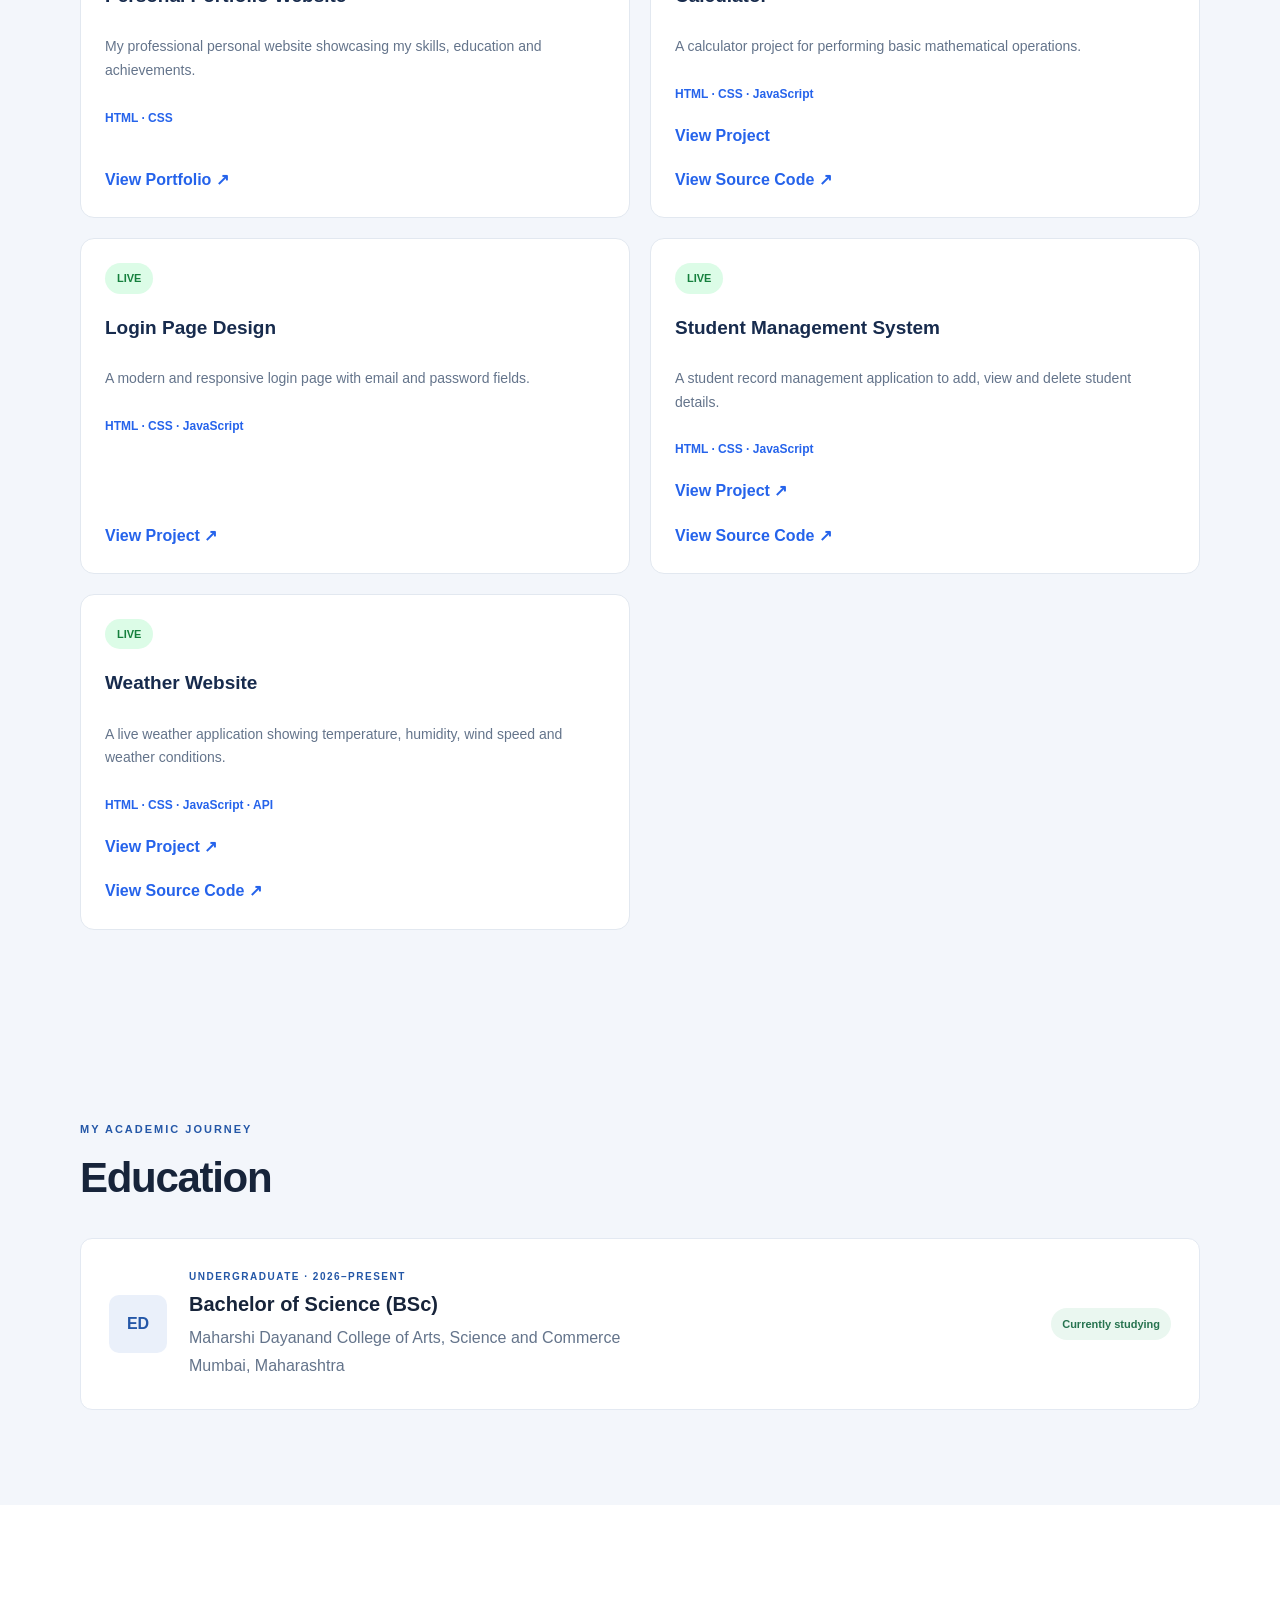
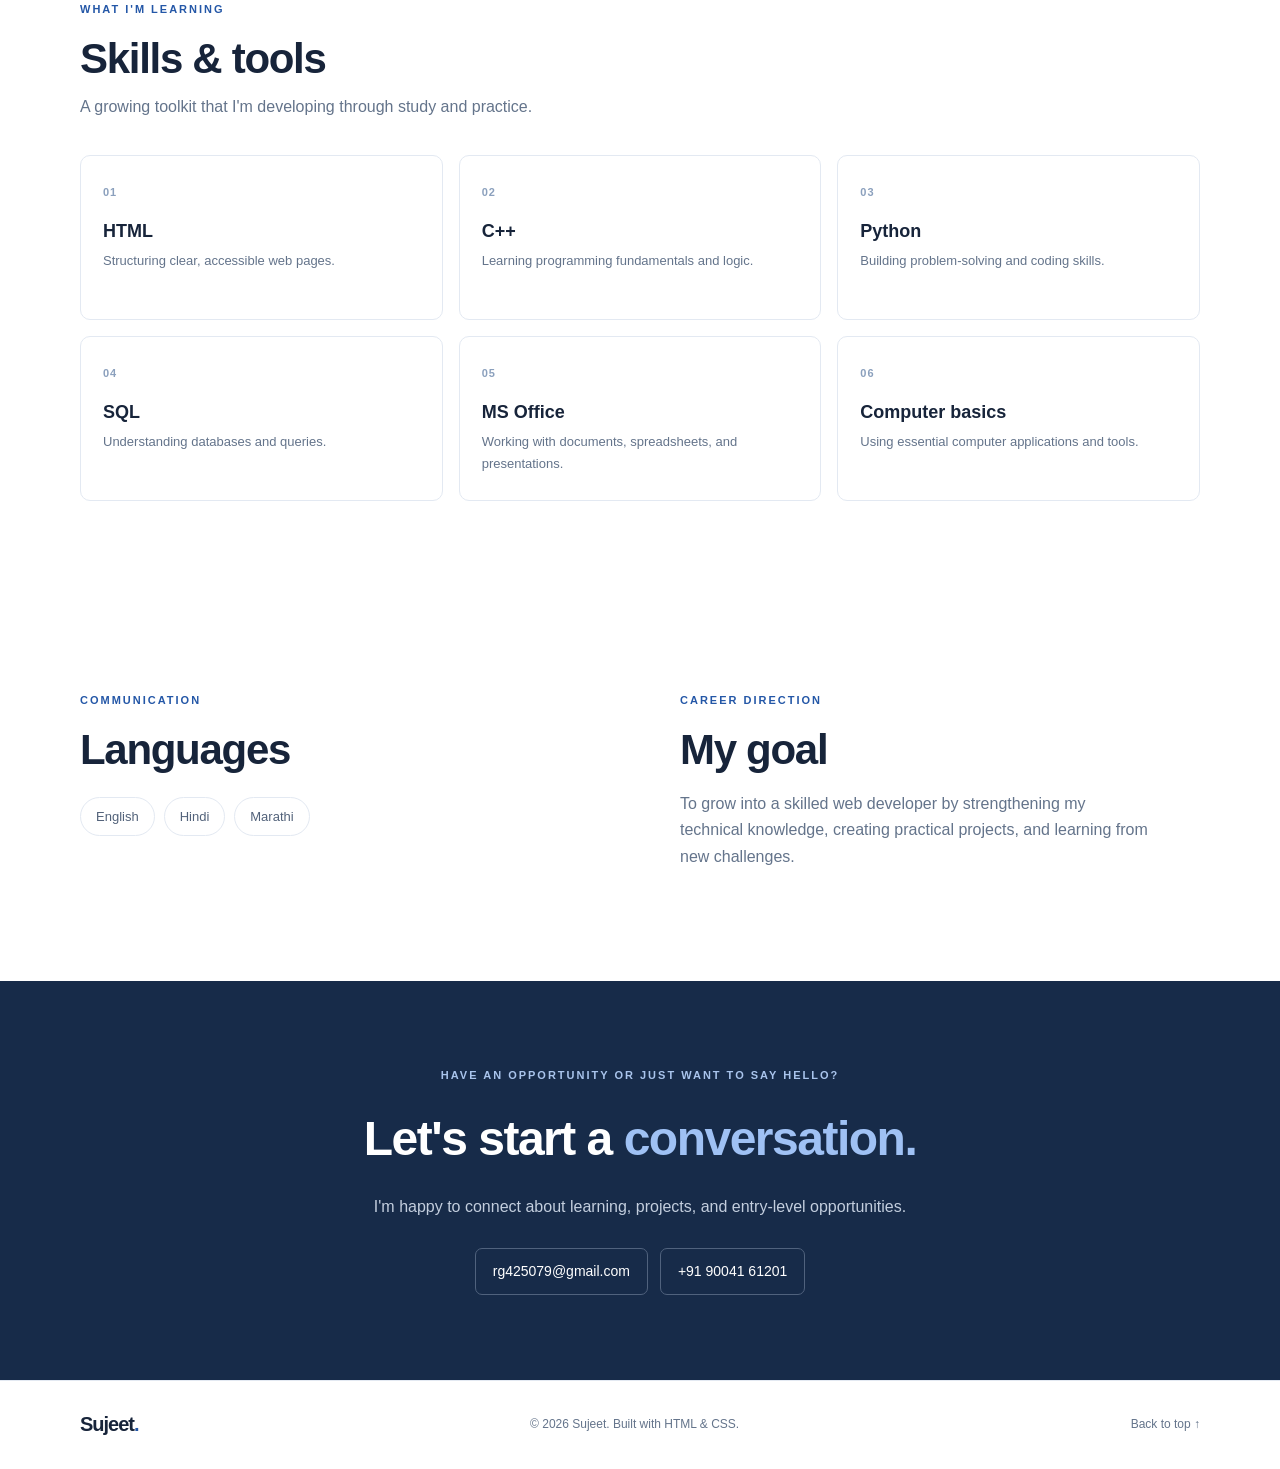
==== commit 5e28612d: "Update index.html" ====
--- a/index.html
+++ b/index.html
@@ -119,6 +119,7 @@
   <p>A live weather application showing temperature, humidity, wind speed and weather conditions.</p>
   <div class="project-tags">HTML · CSS · JavaScript · API</div>
   <a href="weather/" target="_blank">View Project ↗</a>
+    <a href="https://github.com/rg425079-netizen/Portfolio-/tree/main/weather" target="_blank">View Source Code ↗</a>
 </article>
 
 </div>
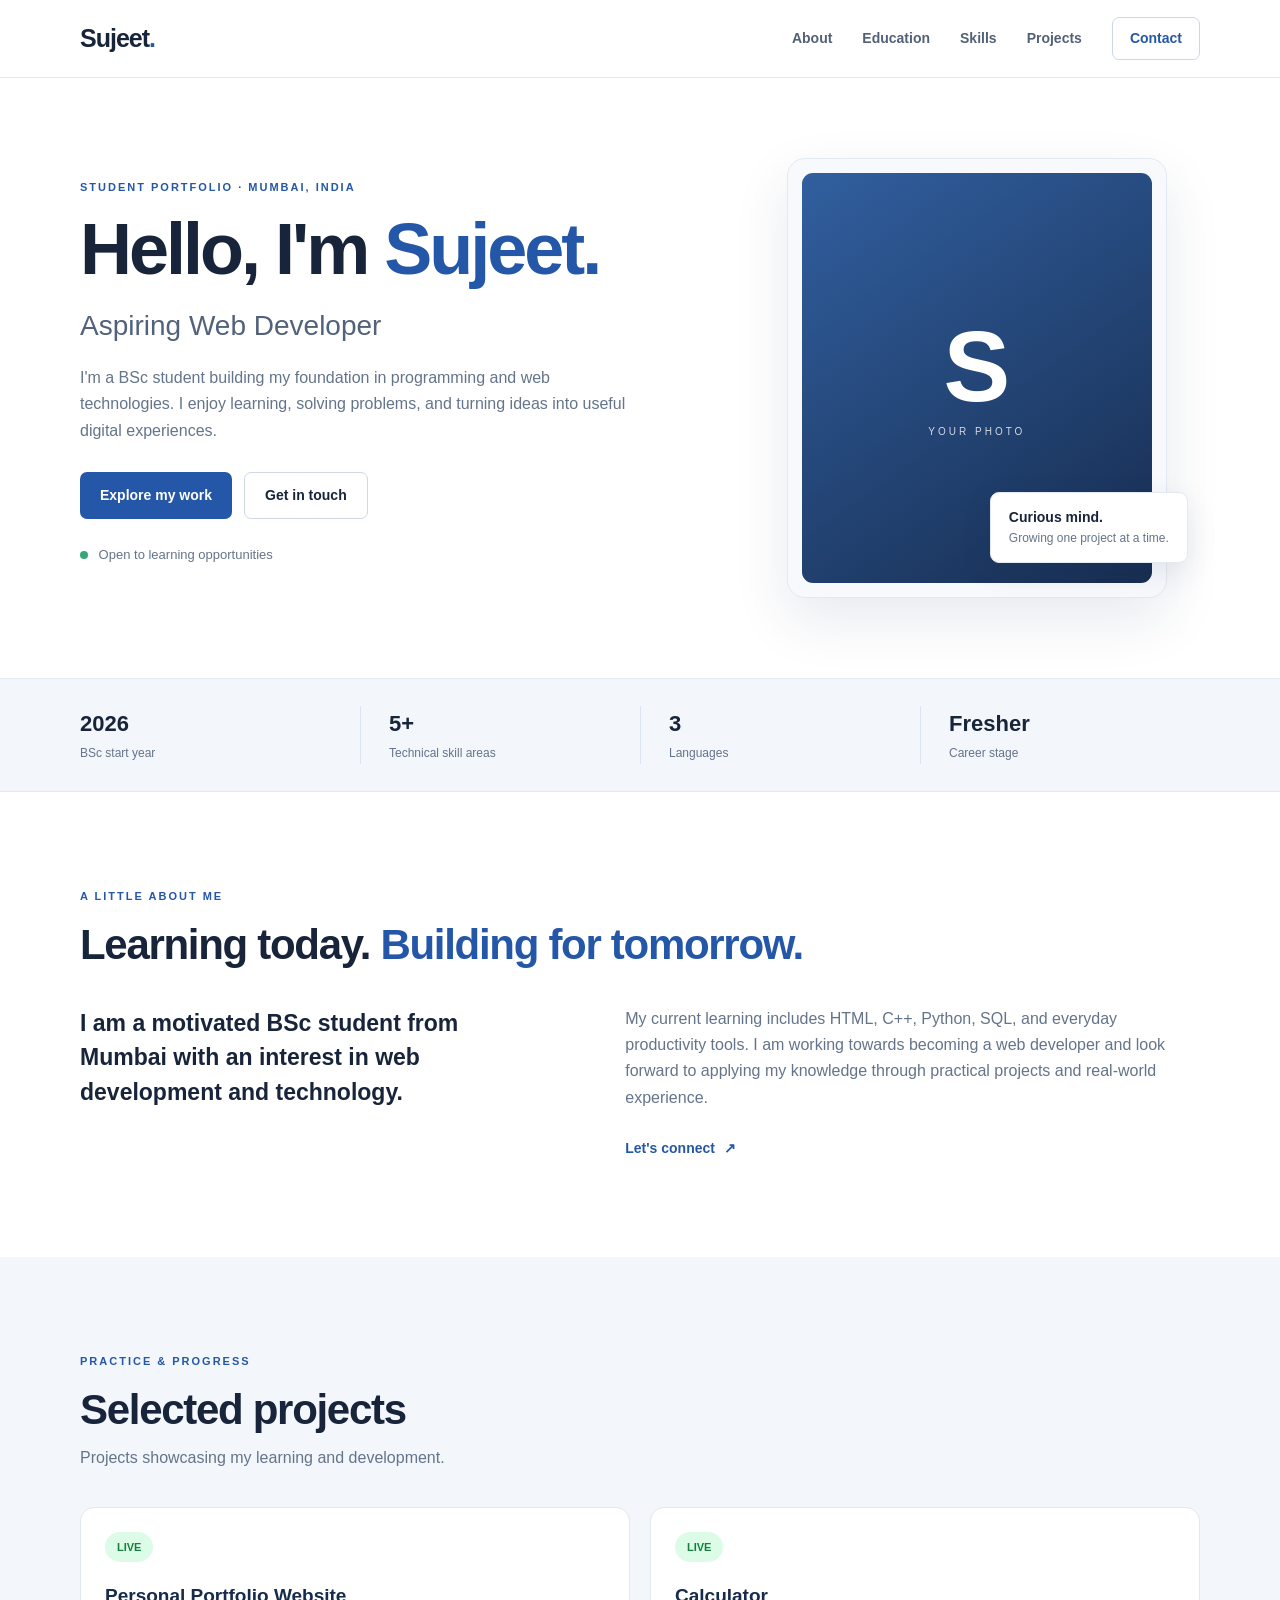
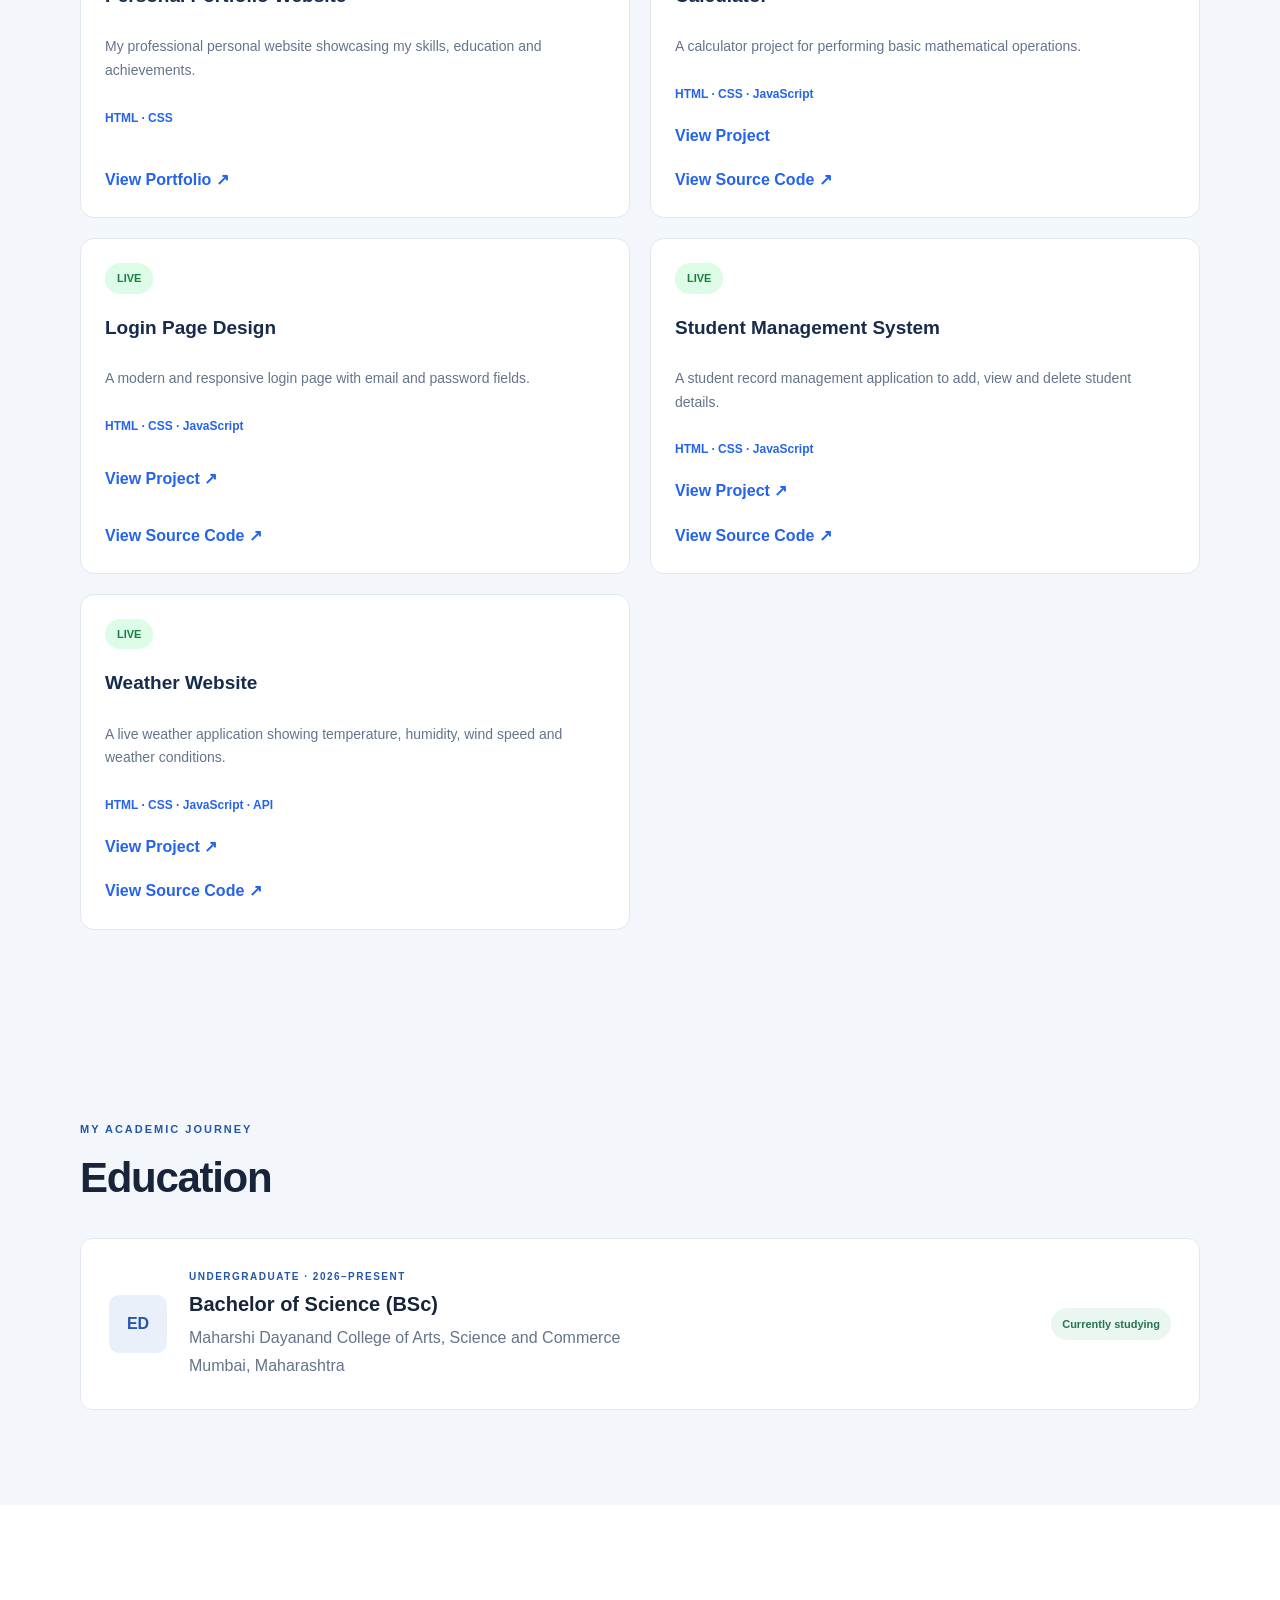
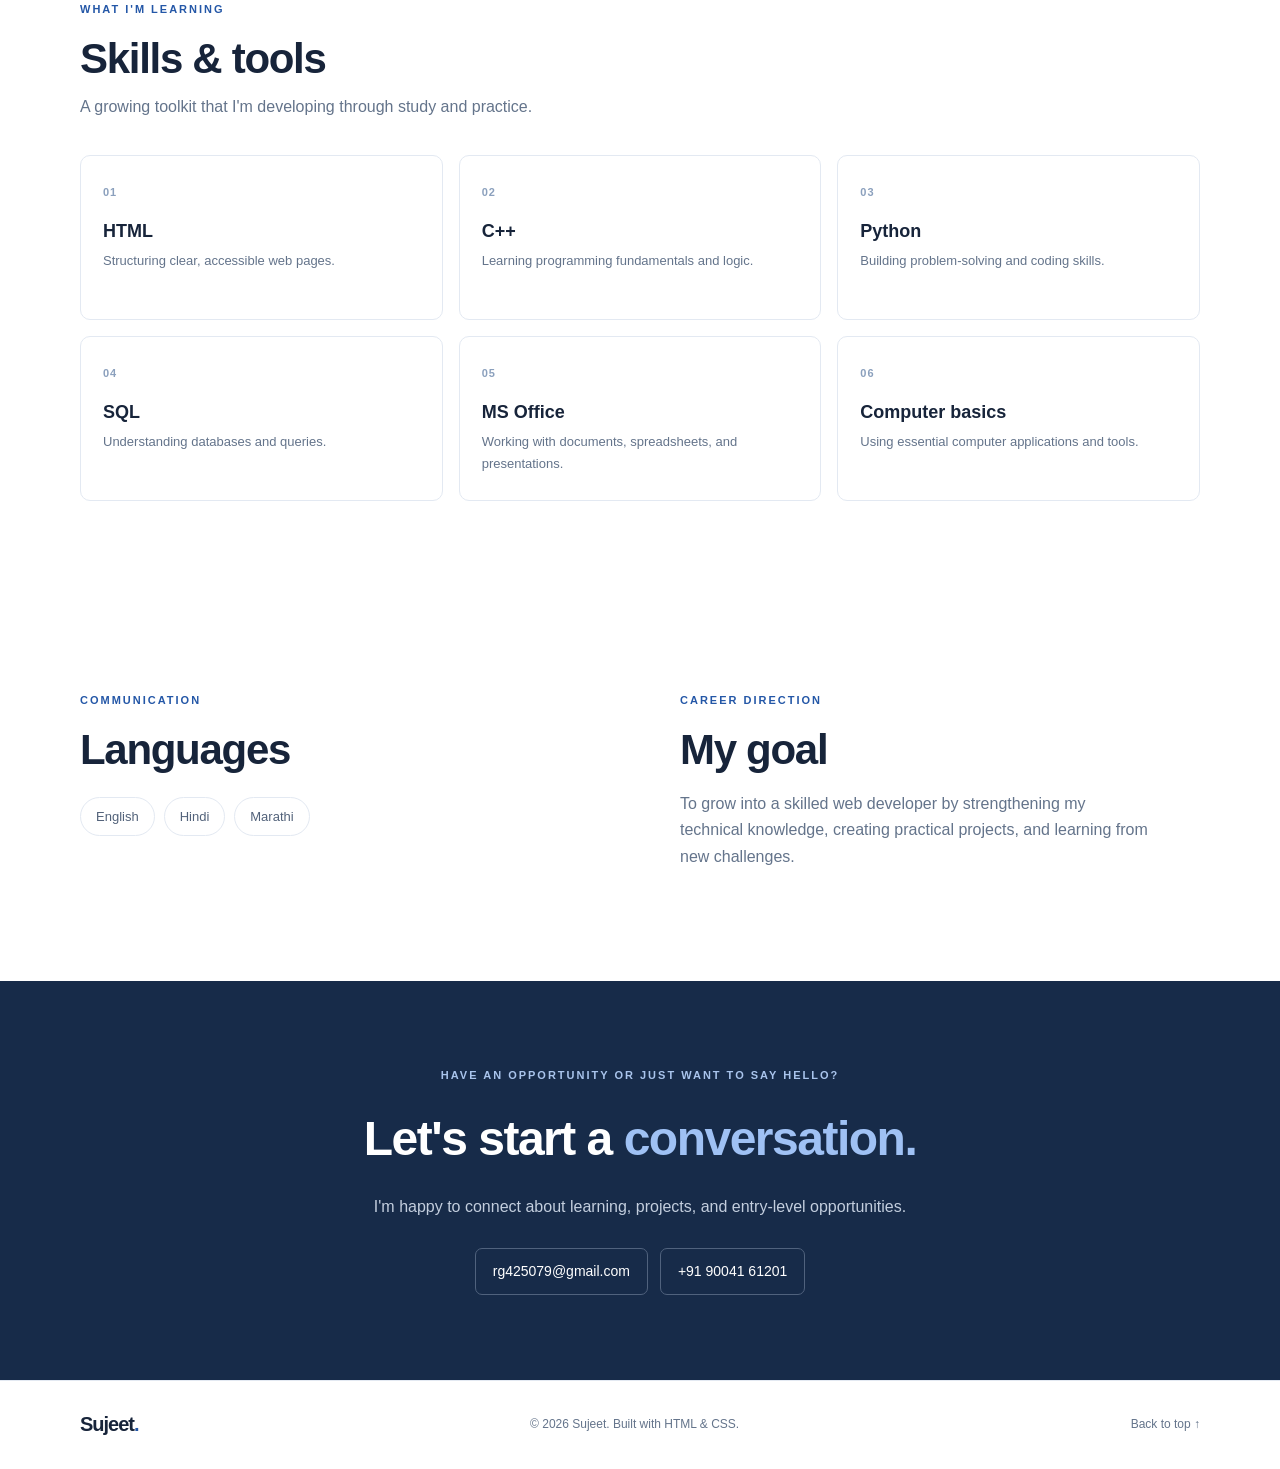
==== commit 47268cc1: "Update index.html" ====
--- a/index.html
+++ b/index.html
@@ -101,6 +101,7 @@
   <p>A modern and responsive login page with email and password fields.</p>
   <div class="project-tags">HTML · CSS · JavaScript</div>
   <a href="login/" target="_blank">View Project ↗</a>
+  <a href="https://github.com/rg425079-netizen/Portfolio-/tree/main/login" target="_blank">View Source Code ↗</a>
 </article>
 
 
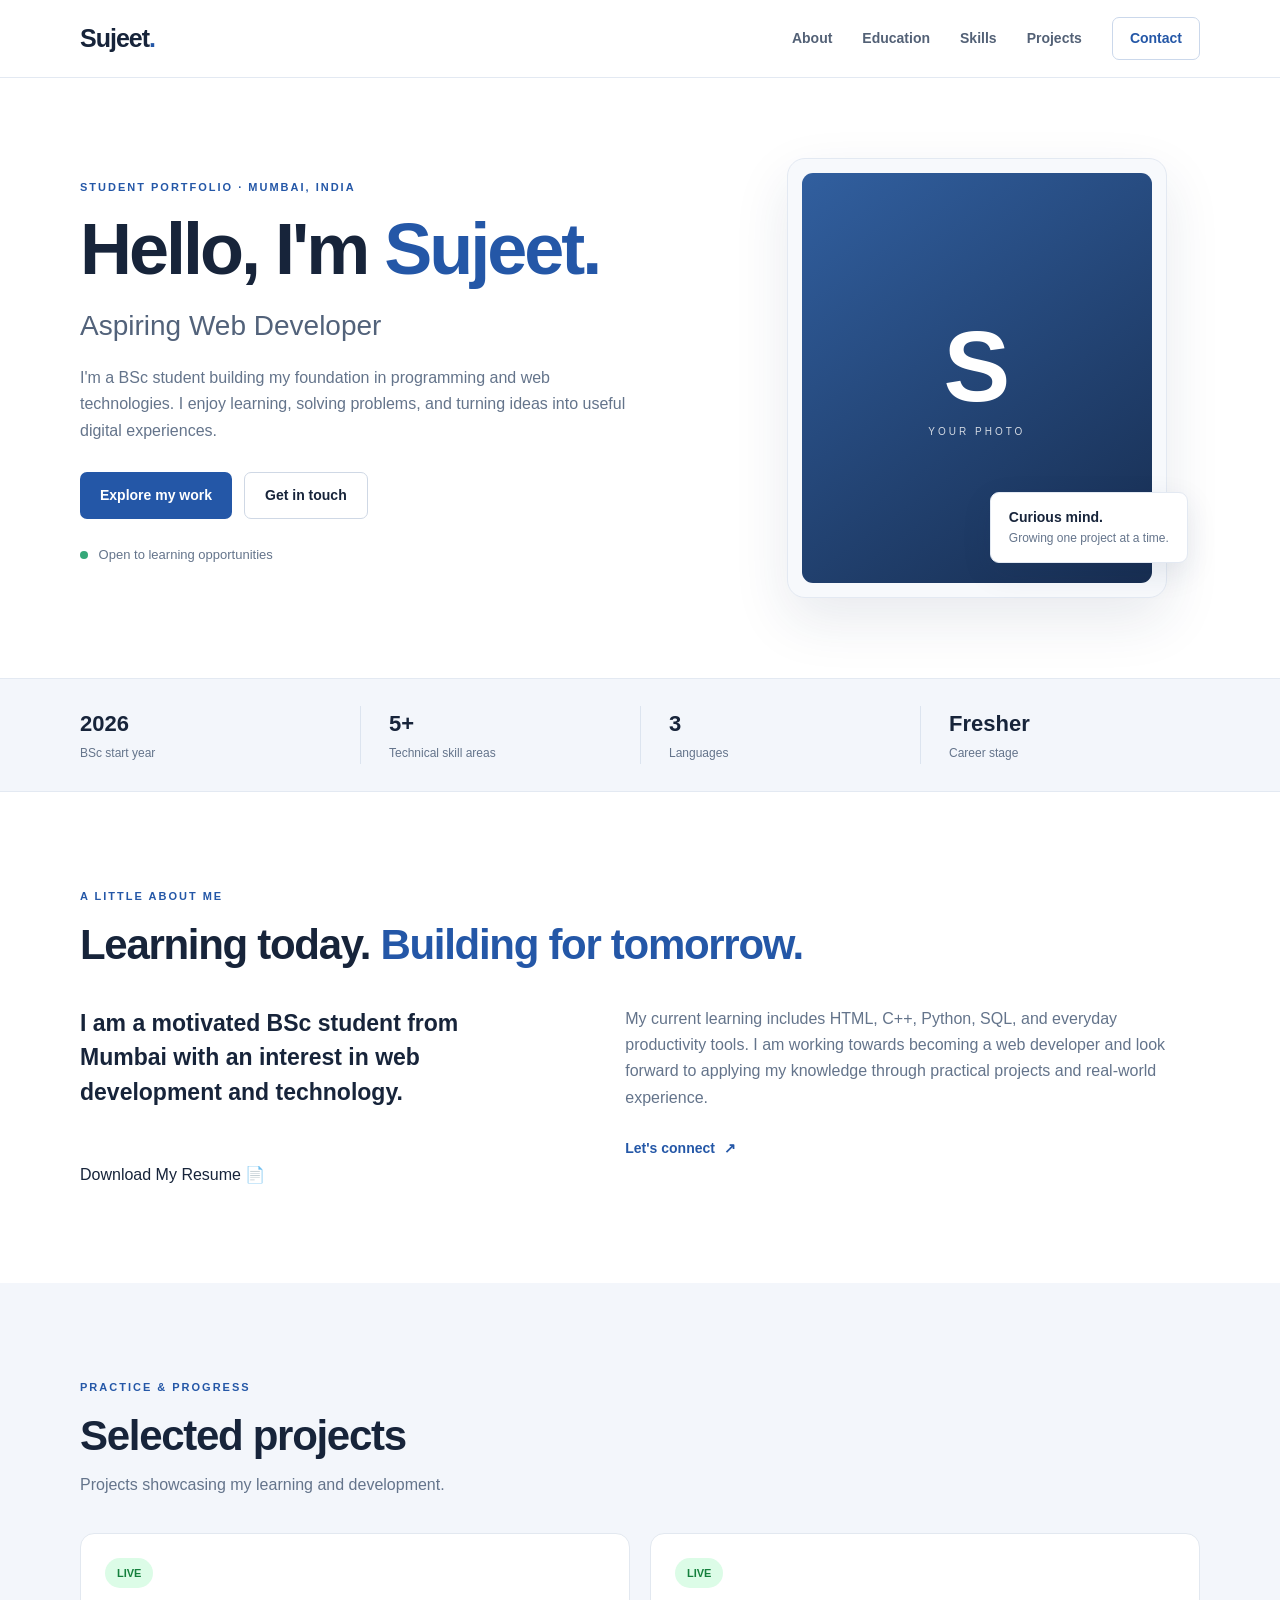
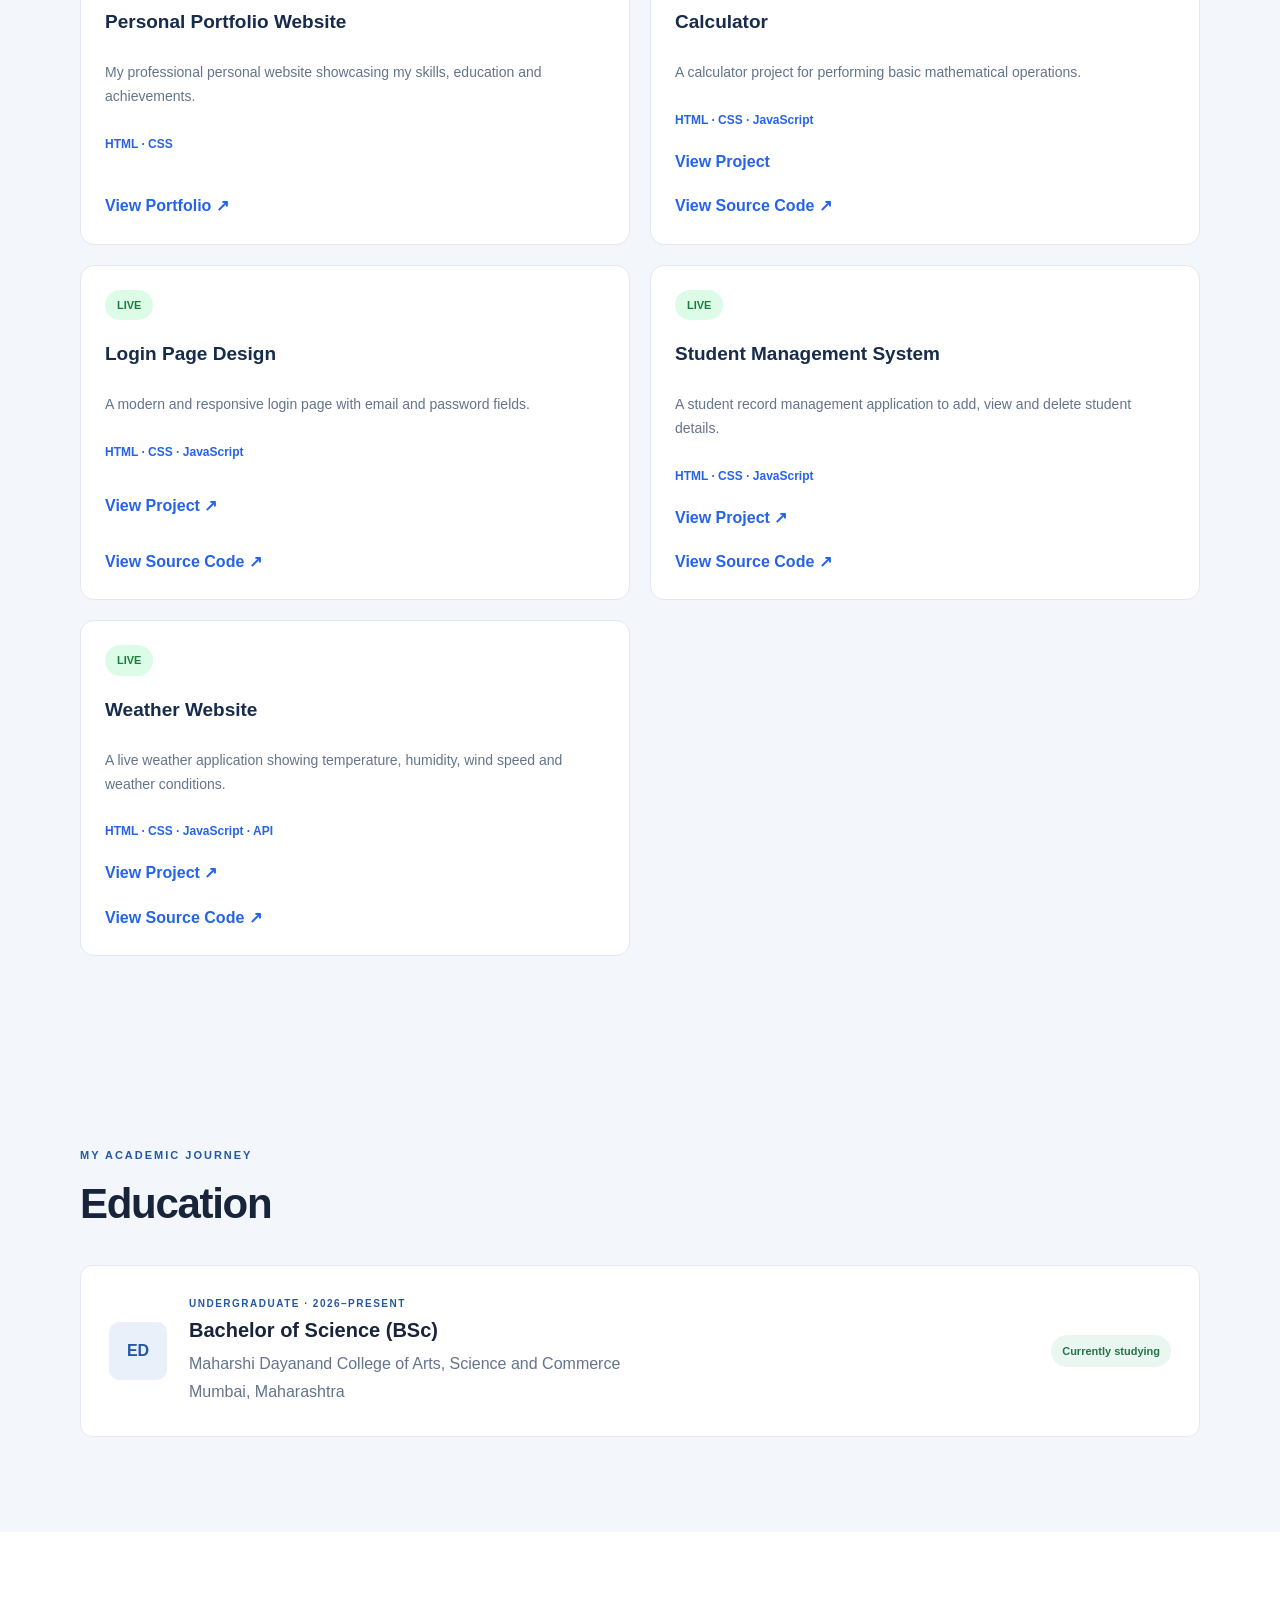
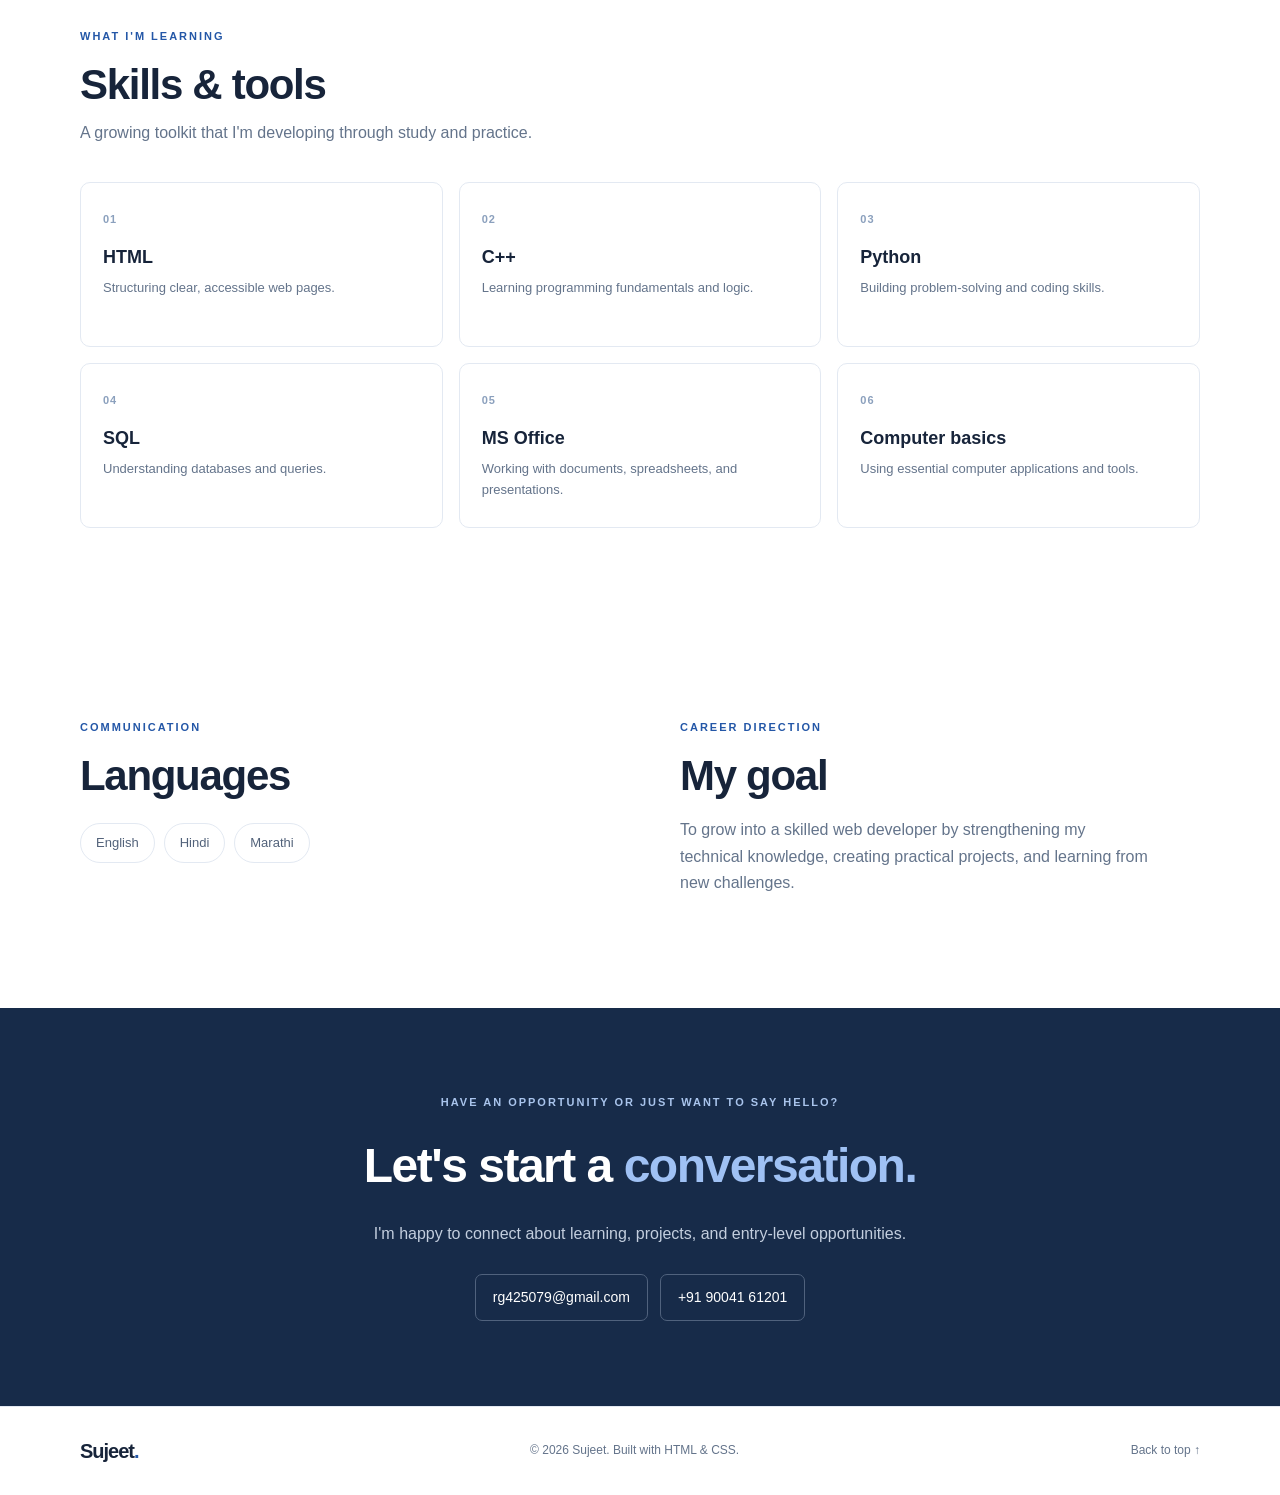
==== commit eef230ca: "Update index.html" ====
--- a/index.html
+++ b/index.html
@@ -64,6 +64,7 @@
           <a class="text-link" href="#contact">Let's connect <span>↗</span></a>
         </div>
       </div>
+      <a href="sujeet.resume.pdf" download class="resume-btn">Download My Resume 📄</a>
     </section>
     <section class="section section-soft" id="projects">
   <div class="container">
